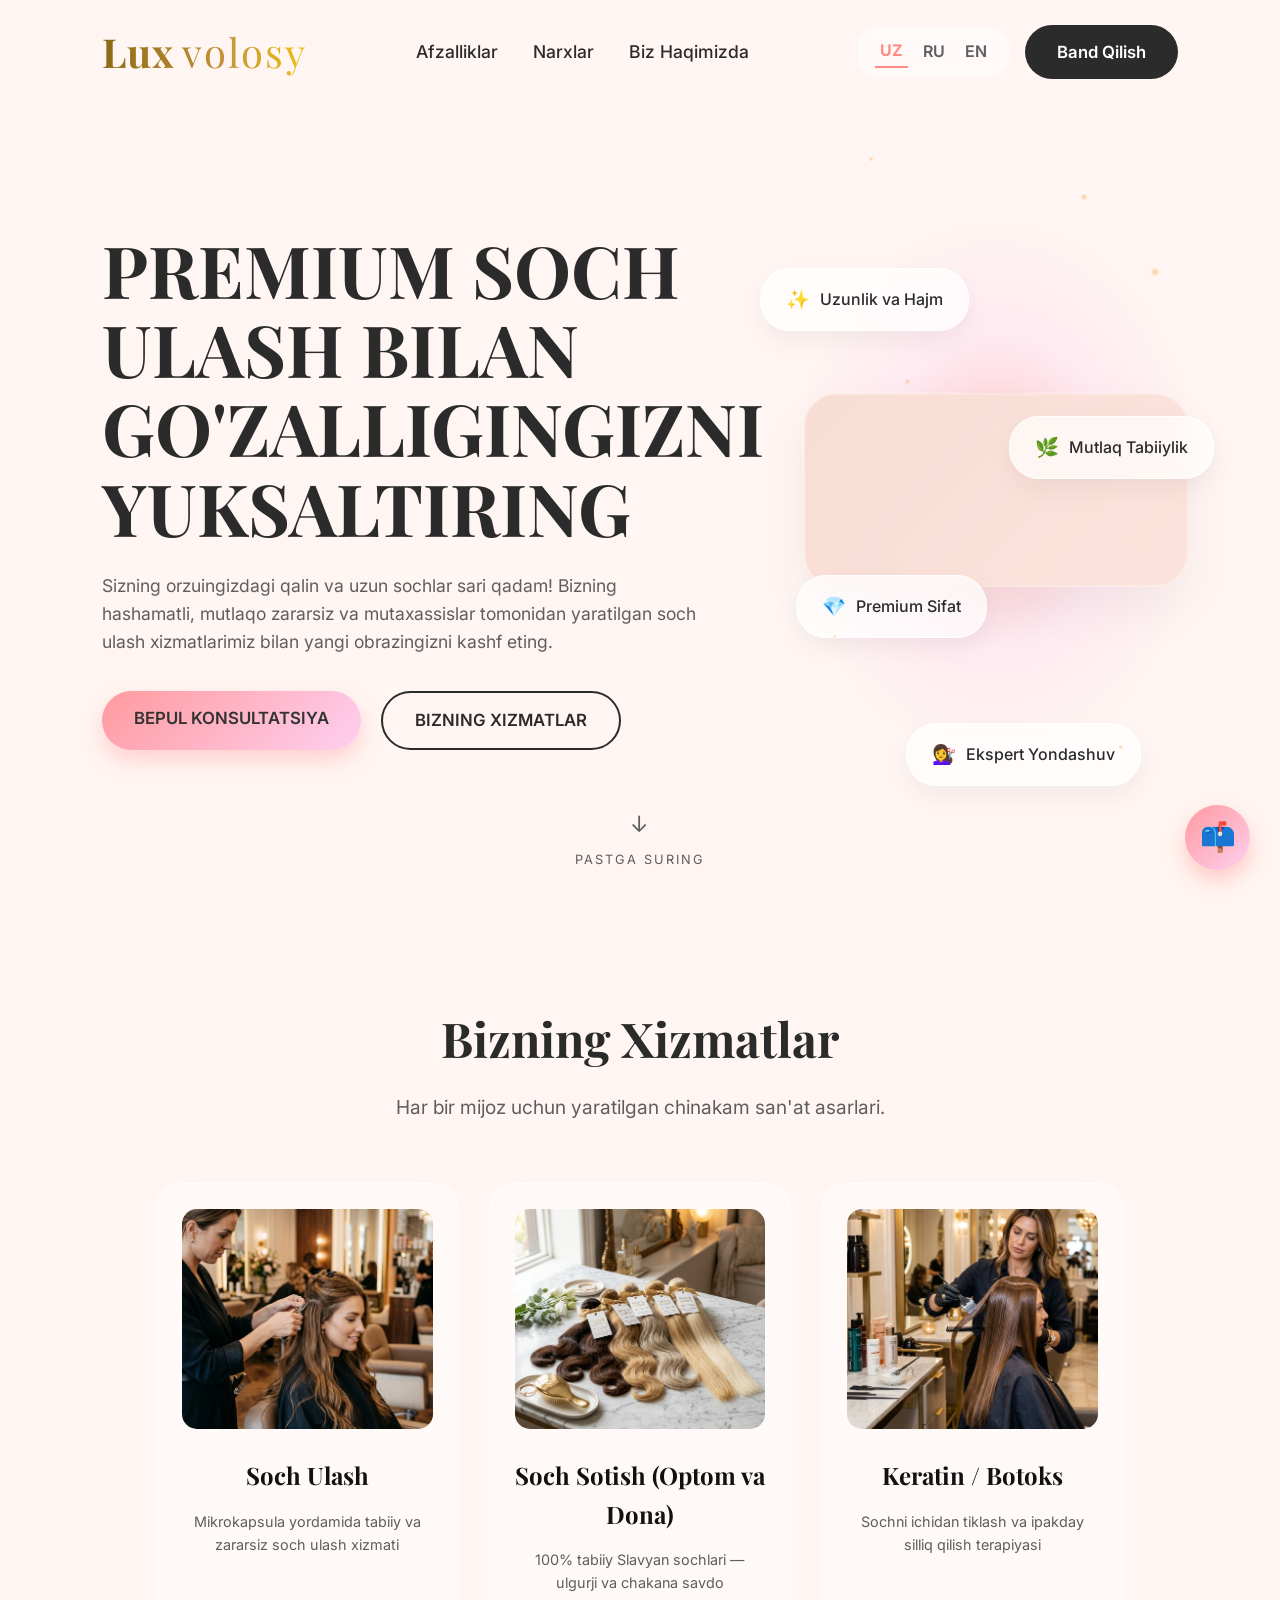
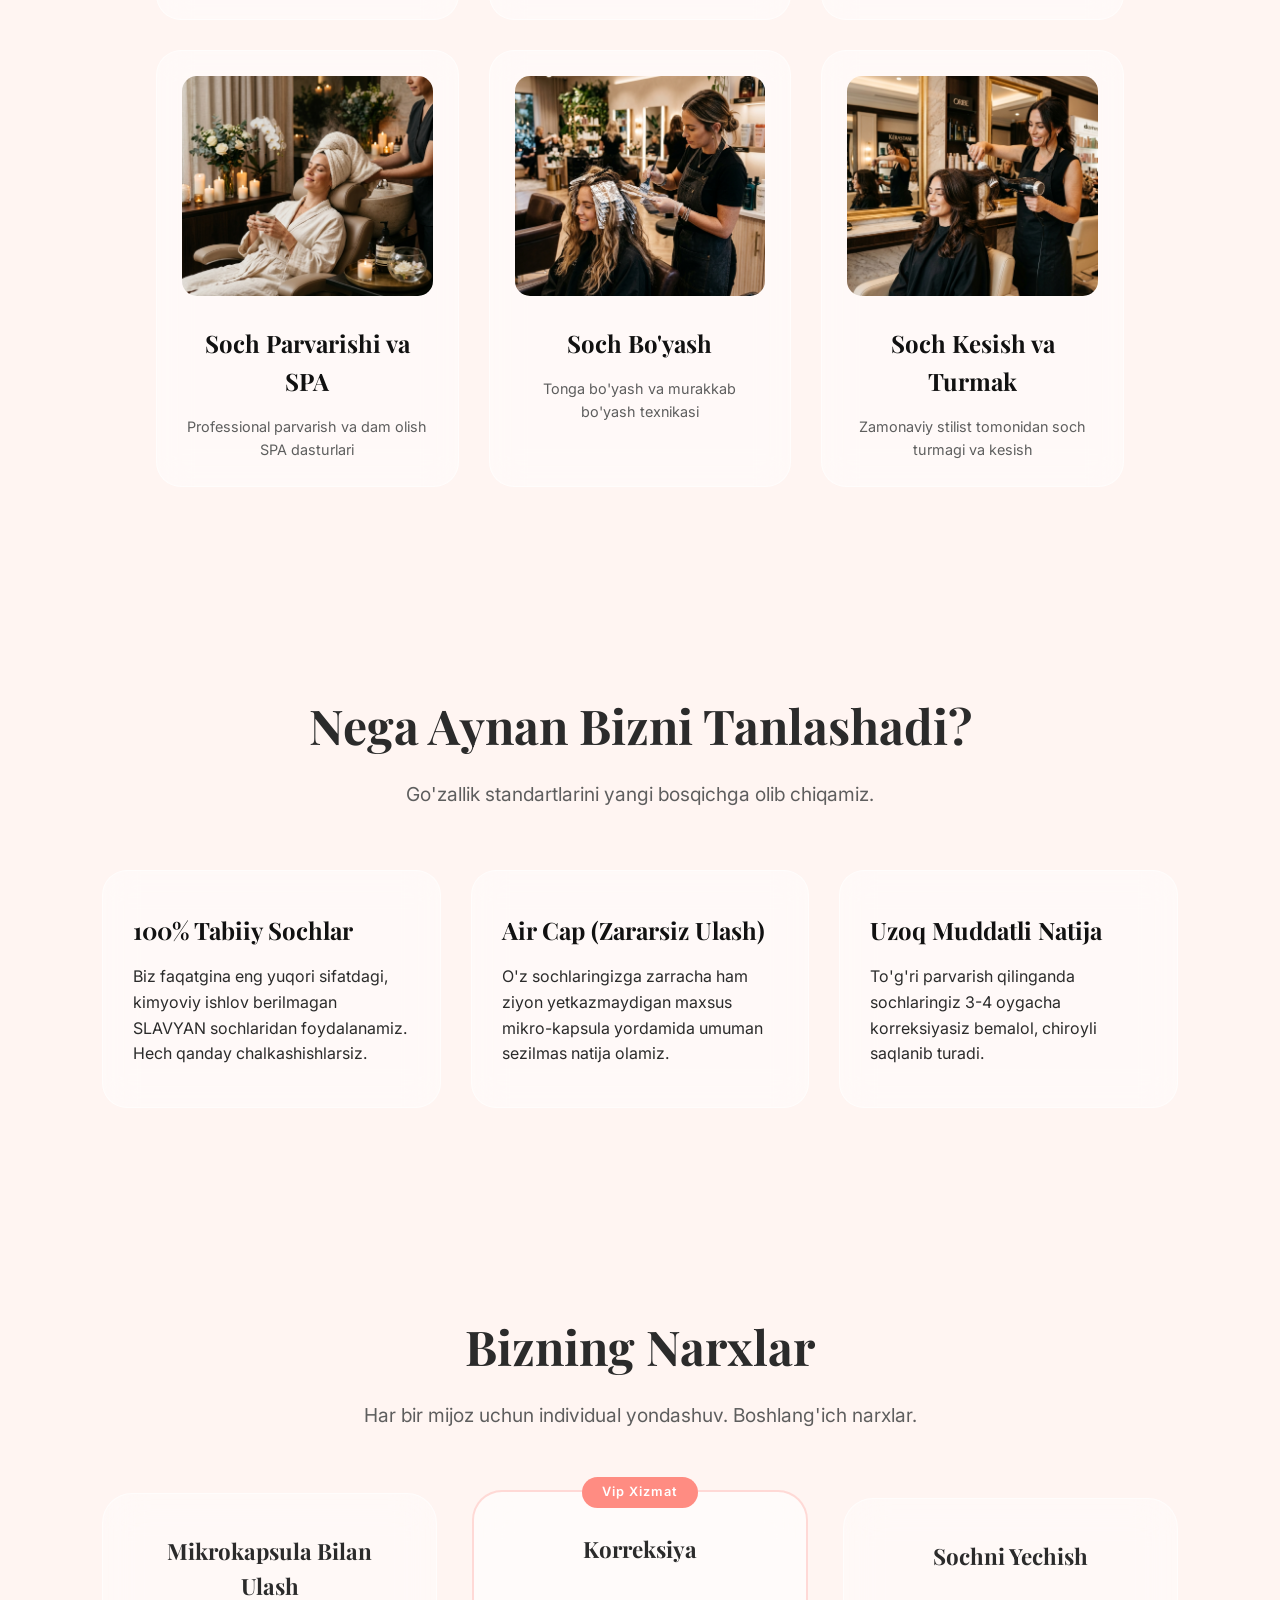
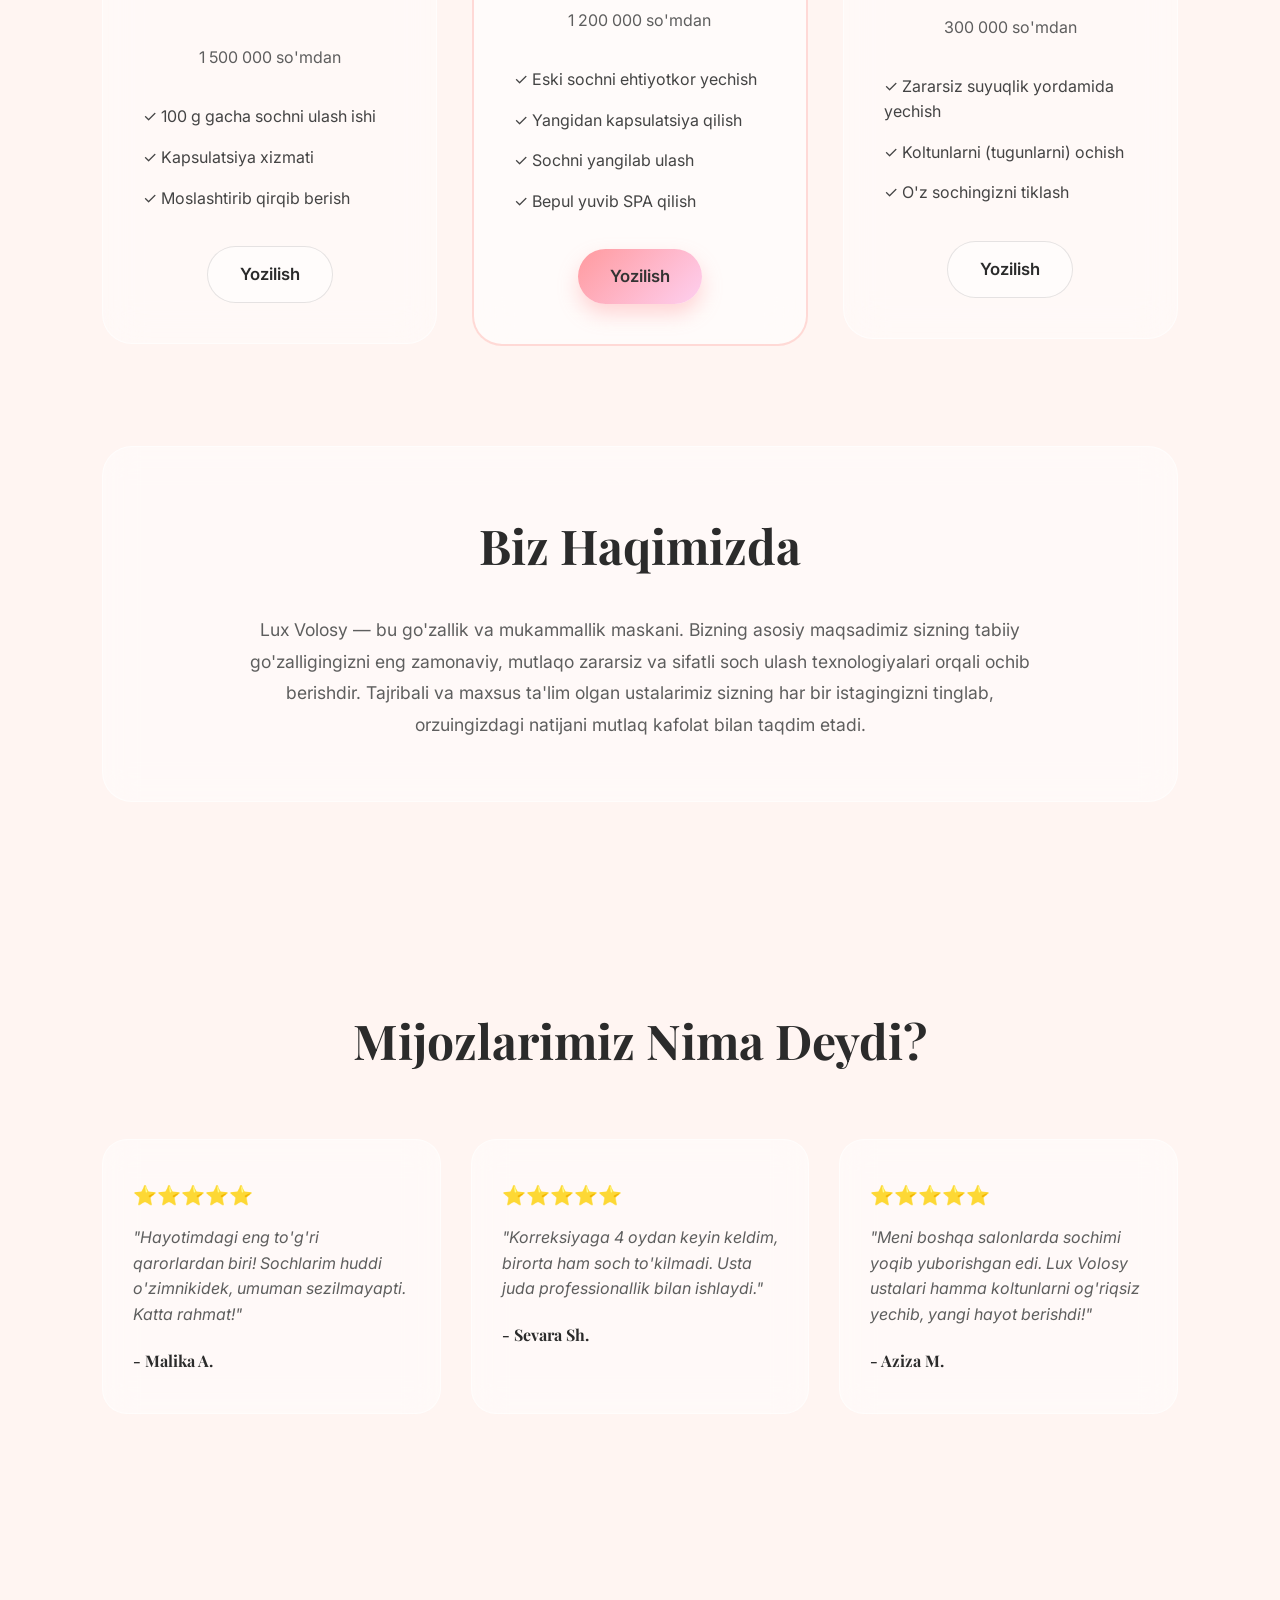
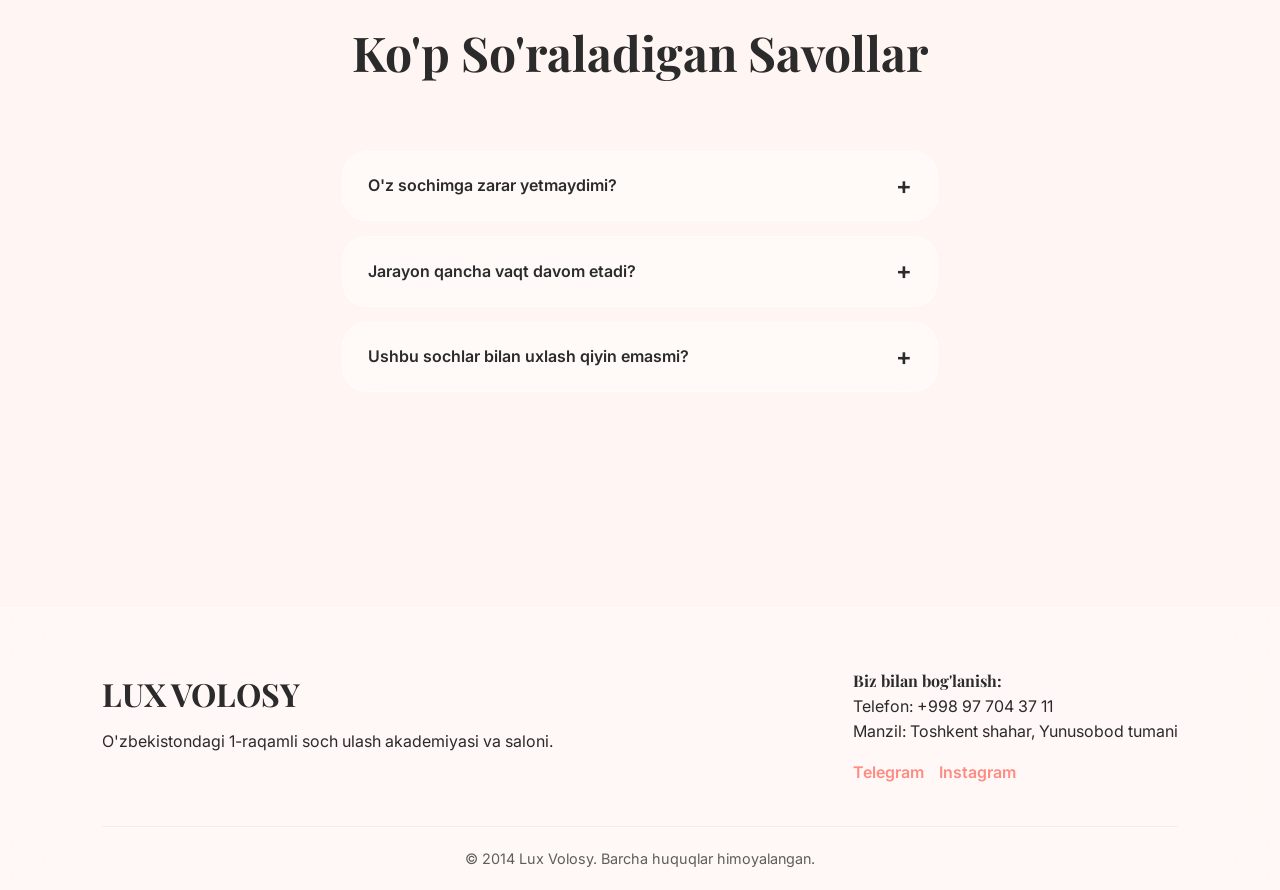
==== index.html @ a02c98ce "fix(footer): change copyright year to 2014 per user request" ====
<!DOCTYPE html>
<html lang="uz">
<head>
    <meta charset="UTF-8">
    <meta name="viewport" content="width=device-width, initial-scale=1.0">
    <title>Lux Volosy - Premium Soch Ulash Toshkentda | Slavyan Sochlari</title>
    <meta name="description" content="Lux Volosy — Toshkentdagi eng sifatli premium soch ulash xizmati. 100% tabiiy Slavyan sochlari, mikrokapsulalar bilan zararsiz ulash. Keratin, botoks, soch parvarishi. ☎ +998 97 704 37 11">
    <meta name="keywords" content="soch ulash, soch ulash Toshkent, slavyan sochlari, premium soch, keratin, botoks, soch parvarishi, Lux Volosy, наращивание волос Ташкент, hair extensions Tashkent">
    <meta name="author" content="Lux Volosy">
    <meta name="robots" content="index, follow">
    <link rel="canonical" href="https://luxvolosy.uz/">
    
    <!-- Open Graph (Facebook, Telegram) -->
    <meta property="og:title" content="Lux Volosy - Premium Soch Ulash Toshkentda">
    <meta property="og:description" content="100% tabiiy Slavyan sochlari bilan professional soch ulash xizmati. Mikrokapsulalar, keratin, botoks va SPA.">
    <meta property="og:url" content="https://luxvolosy.uz/">
    <meta property="og:type" content="website">
    <meta property="og:locale" content="uz_UZ">
    <meta property="og:site_name" content="Lux Volosy">
    
    <!-- Twitter Card -->
    <meta name="twitter:card" content="summary_large_image">
    <meta name="twitter:title" content="Lux Volosy - Premium Soch Ulash Toshkentda">
    <meta name="twitter:description" content="100% tabiiy Slavyan sochlari bilan professional soch ulash xizmati.">
    
    <link rel="stylesheet" href="style.css?v=3">
    <link href="https://fonts.googleapis.com/css2?family=Playfair+Display:ital,wght@0,400;0,600;0,700;1,400&family=Inter:wght@300;400;500;600&display=swap" rel="stylesheet">
    <!-- Structured Data for Google Rich Results -->
    <script type="application/ld+json">
    {
        "@context": "https://schema.org",
        "@type": "BeautySalon",
        "name": "Lux Volosy",
        "description": "Toshkentdagi eng sifatli premium soch ulash xizmati. 100% tabiiy Slavyan sochlari, mikrokapsulalar bilan zararsiz ulash.",
        "url": "https://luxvolosy.uz",
        "telephone": "+998977043711",
        "email": "fazliddinakbarov13@gmail.com",
        "address": {
            "@type": "PostalAddress",
            "streetAddress": "Yunusobod tumani",
            "addressLocality": "Toshkent",
            "addressCountry": "UZ"
        },
        "geo": {
            "@type": "GeoCoordinates",
            "latitude": 41.3111,
            "longitude": 69.2797
        },
        "openingHoursSpecification": {
            "@type": "OpeningHoursSpecification",
            "dayOfWeek": ["Monday","Tuesday","Wednesday","Thursday","Friday","Saturday","Sunday"],
            "opens": "09:00",
            "closes": "21:00"
        },
        "priceRange": "$$",
        "aggregateRating": {
            "@type": "AggregateRating",
            "ratingValue": "5.0",
            "reviewCount": "150"
        },
        "sameAs": [
            "https://t.me/luxvolosy1",
            "https://instagram.com/luxvolosy"
        ],
        "hasOfferCatalog": {
            "@type": "OfferCatalog",
            "name": "Soch ulash xizmatlari",
            "itemListElement": [
                {
                    "@type": "Offer",
                    "itemOffered": {
                        "@type": "Service",
                        "name": "Mikrokapsulalar bilan soch ulash",
                        "description": "100% tabiiy Slavyan sochlari bilan professional soch ulash"
                    }
                },
                {
                    "@type": "Offer",
                    "itemOffered": {
                        "@type": "Service",
                        "name": "Korreksiya",
                        "description": "Ulangan sochlarni yangilash va korreksiya qilish"
                    }
                },
                {
                    "@type": "Offer",
                    "itemOffered": {
                        "@type": "Service",
                        "name": "Keratin va Botoks",
                        "description": "Sochni ichidan tiklash va ipakday silliq qilish terapiyasi"
                    }
                }
            ]
        }
    }
    </script>
</head>
<body>
    
    <!-- Background Shapes for Glassmorphism -->
    <div class="bg-shape bg-shape-1"></div>
    <div class="bg-shape bg-shape-2"></div>
    <div class="bg-shape bg-shape-3"></div>

    <!-- Navigation -->
    <nav class="navbar">
        <div class="logo gold-shimmer" style="display: flex; align-items: baseline; gap: 8px; font-family: 'Playfair Display', serif;">
            <span style="font-size: 2.5rem; font-weight: 700;">Lux</span>
            <span style="font-size: 2.5rem; font-weight: 300; letter-spacing: 2px;">volosy</span>
        </div>
        <ul class="nav-links">
            <li><a href="#benefits" data-i18n="nav_benefits">Afzalliklar</a></li>
            <li><a href="#pricing" data-i18n="nav_pricing">Narxlar</a></li>
            <li><a href="#about" data-i18n="nav_about">Biz Haqimizda</a></li>
        </ul>
        <div style="display: flex; gap: 15px; align-items: center;">
            <div class="lang-switcher">
                <span data-lang="uz" class="active">UZ</span>
                <span data-lang="ru">RU</span>
                <span data-lang="en">EN</span>
            </div>
            <a href="#contact" class="btn btn-primary" data-i18n="nav_btn">Band Qilish</a>
        </div>
        <div class="mobile-menu-btn">☰</div>
    </nav>

    <!-- Hero Section -->
    <section class="hero" id="home">
        <!-- Hero Texts -->
        <div class="hero-content">
            <h1 data-i18n="hero_title">PREMIUM SOCH ULASH BILAN GO'ZALLIGINGIZNI YUKSALTIRING</h1>
            <p data-i18n="hero_desc">Sizning orzuingizdagi qalin va uzun sochlar sari qadam! Bizning hashamatli, mutlaqo zararsiz va mutaxassislar tomonidan yaratilgan soch ulash xizmatlarimiz bilan yangi obrazingizni kashf eting.</p>
            <div class="hero-buttons">
                <a href="tel:+998977043711" class="btn btn-glow" data-i18n="hero_btn1">BEPUL KONSULTATSIYA</a>
                <a href="#services" class="btn btn-outline" data-i18n="hero_btn2">BIZNING XIZMATLAR</a>
            </div>
        </div>

        <div class="hero-visual">
            <div class="glass-card main-model-card welcome-nod" id="hero-girl" style="padding: 0; overflow: hidden; border-radius: 30px; height: auto; width: 350px; background: linear-gradient(135deg, #f8ddd4, #fce4dc);">
                <video src="./assets/hero_video.mp4" autoplay loop muted playsinline style="width: 100%; height: auto; display: block; border-radius: 20px; filter: saturate(1.05);"></video>
            </div>
            <!-- Sparkle particles -->
            <div class="sparkle" style="top: 5%; left: 15%;"></div>
            <div class="sparkle" style="top: 20%; right: 5%;"></div>
            <div class="sparkle" style="bottom: 30%; left: 5%;"></div>
            <div class="sparkle" style="top: 35%; left: 25%;"></div>
            <div class="sparkle" style="bottom: 15%; right: 15%;"></div>
            <div class="sparkle" style="top: 10%; right: 25%;"></div>
            <div class="floating-label label-1">
                <span class="icon">✨</span> <span data-i18n="label1">Uzunlik va Hajm</span>
            </div>
            <div class="floating-label label-2">
                <span class="icon">🌿</span> <span data-i18n="label2">Mutlaq Tabiiylik</span>
            </div>
            <div class="floating-label label-3">
                <span class="icon">💎</span> <span data-i18n="label3">Premium Sifat</span>
            </div>
            <div class="floating-label label-4">
                <span class="icon">💇‍♀️</span> <span data-i18n="label4">Ekspert Yondashuv</span>
            </div>
        </div>

        <!-- Scroll Down Indicator -->
        <div class="scroll-indicator">
            <span>↓</span>
            pastga suring
        </div>
    </section>

    <!-- Services / Portfolio Section -->
    <section class="services" id="services">
        <div class="section-title">
            <h2 data-i18n="services_title">Bizning Xizmatlar</h2>
            <p data-i18n="services_sub">Har bir mijoz uchun yaratilgan chinakam san'at asarlari.</p>
        </div>
        <div class="services-grid" style="display: grid; grid-template-columns: repeat(3, 1fr); gap: 30px; padding: 0 5%;">
            <div class="glass-box" style="text-align: center; padding: 25px; cursor: pointer; transition: transform 0.3s;">
                <img src="./assets/srv_hair_extensions.png" alt="Soch Ulash" style="width: 100%; height: 220px; object-fit: cover; border-radius: 15px; margin-bottom: 20px;">
                <h3 data-i18n="srv1_title">Soch Ulash</h3>
                <p style="color: var(--text-muted); font-size: 0.9rem;" data-i18n="srv1_desc">Mikrokapsula yordamida tabiiy va zararsiz soch ulash xizmati</p>
            </div>
            <div class="glass-box" style="text-align: center; padding: 25px; cursor: pointer; transition: transform 0.3s;">
                <img src="./assets/srv_hair_wholesale.png" alt="Soch Sotish" style="width: 100%; height: 220px; object-fit: cover; border-radius: 15px; margin-bottom: 20px;">
                <h3 data-i18n="srv2_title">Soch Sotish (Optom va Dona)</h3>
                <p style="color: var(--text-muted); font-size: 0.9rem;" data-i18n="srv2_desc">100% tabiiy Slavyan sochlari — ulgurji va chakana savdo</p>
            </div>
            <div class="glass-box" style="text-align: center; padding: 25px; cursor: pointer; transition: transform 0.3s;">
                <img src="./assets/srv_keratin_botox.png" alt="Keratin va Botoks" style="width: 100%; height: 220px; object-fit: cover; border-radius: 15px; margin-bottom: 20px;">
                <h3 data-i18n="srv3_title">Keratin / Botoks</h3>
                <p style="color: var(--text-muted); font-size: 0.9rem;" data-i18n="srv3_desc">Sochni ichidan tiklash va ipakday silliq qilish terapiyasi</p>
            </div>
            <div class="glass-box" style="text-align: center; padding: 25px; cursor: pointer; transition: transform 0.3s;">
                <img src="./assets/srv_hair_spa.png" alt="Soch Parvarishi va SPA" style="width: 100%; height: 220px; object-fit: cover; border-radius: 15px; margin-bottom: 20px;">
                <h3 data-i18n="srv4_title">Soch Parvarishi va SPA</h3>
                <p style="color: var(--text-muted); font-size: 0.9rem;" data-i18n="srv4_desc">Professional parvarish va dam olish SPA dasturlari</p>
            </div>
            <div class="glass-box" style="text-align: center; padding: 25px; cursor: pointer; transition: transform 0.3s;">
                <img src="./assets/srv_hair_coloring.png" alt="Soch Bo'yash" style="width: 100%; height: 220px; object-fit: cover; border-radius: 15px; margin-bottom: 20px;">
                <h3 data-i18n="srv5_title">Soch Bo'yash</h3>
                <p style="color: var(--text-muted); font-size: 0.9rem;" data-i18n="srv5_desc">Tonga bo'yash va murakkab bo'yash texnikasi</p>
            </div>
            <div class="glass-box" style="text-align: center; padding: 25px; cursor: pointer; transition: transform 0.3s;">
                <img src="./assets/srv_haircut_styling.png" alt="Soch Kesish va Turmak" style="width: 100%; height: 220px; object-fit: cover; border-radius: 15px; margin-bottom: 20px;">
                <h3 data-i18n="srv6_title">Soch Kesish va Turmak</h3>
                <p style="color: var(--text-muted); font-size: 0.9rem;" data-i18n="srv6_desc">Zamonaviy stilist tomonidan soch turmagi va kesish</p>
            </div>
        </div>
    </section>

    <!-- Info/Benefits Section -->
    <section class="benefits" id="benefits">
        <div class="section-title">
            <h2 data-i18n="benefits_title">Nega Aynan Bizni Tanlashadi?</h2>
            <p data-i18n="benefits_sub">Go'zallik standartlarini yangi bosqichga olib chiqamiz.</p>
        </div>
        <div class="benefits-grid">
            <div class="glass-box">
                <h3 data-i18n="ben1_title">100% Tabiiy Sochlar</h3>
                <p data-i18n="ben1_desc">Biz faqatgina eng yuqori sifatdagi, kimyoviy ishlov berilmagan SLAVYAN sochlaridan foydalanamiz. Hech qanday chalkashishlarsiz.</p>
            </div>
            <div class="glass-box">
                <h3 data-i18n="ben2_title">Air Cap (Zararsiz Ulash)</h3>
                <p data-i18n="ben2_desc">O'z sochlaringizga zarracha ham ziyon yetkazmaydigan maxsus mikro-kapsula yordamida umuman sezilmas natija olamiz.</p>
            </div>
            <div class="glass-box">
                <h3 data-i18n="ben3_title">Uzoq Muddatli Natija</h3>
                <p data-i18n="ben3_desc">To'g'ri parvarish qilinganda sochlaringiz 3-4 oygacha korreksiyasiz bemalol, chiroyli saqlanib turadi.</p>
            </div>
        </div>
    </section>

    <!-- Pricing Section -->
    <section class="pricing" id="pricing">
        <div class="section-title">
            <h2 data-i18n="pricing_title">Bizning Narxlar</h2>
            <p data-i18n="pricing_sub">Har bir mijoz uchun individual yondashuv. Boshlang'ich narxlar.</p>
        </div>
        <div class="pricing-cards">
            <div class="glass-pricing-card">
                <h4 data-i18n="pr1_title">Mikrokapsula Bilan Ulash</h4>
                <div class="price"><span data-i18n="pr1_price">1 500 000 </span><span class="currency" data-i18n="pr1_currency">so'mdan</span></div>
                <ul>
                    <li data-i18n="pr1_li1">✓ 100 g gacha sochni ulash ishi</li>
                    <li data-i18n="pr1_li2">✓ Kapsulatsiya xizmati</li>
                    <li data-i18n="pr1_li3">✓ Moslashtirib qirqib berish</li>
                </ul>
                <a href="#contact" class="btn btn-outline-dark" data-i18n="pr_btn">Yozilish</a>
            </div>
            <div class="glass-pricing-card popular">
                <div class="badge" data-i18n="pr2_badge">Vip Xizmat</div>
                <h4 data-i18n="pr2_title">Korreksiya</h4>
                <div class="price"><span data-i18n="pr2_price">1 200 000 </span><span class="currency" data-i18n="pr2_currency">so'mdan</span></div>
                <ul>
                    <li data-i18n="pr2_li1">✓ Eski sochni ehtiyotkor yechish</li>
                    <li data-i18n="pr2_li2">✓ Yangidan kapsulatsiya qilish</li>
                    <li data-i18n="pr2_li3">✓ Sochni yangilab ulash</li>
                    <li data-i18n="pr2_li4">✓ Bepul yuvib SPA qilish</li>
                </ul>
                <a href="#contact" class="btn btn-glow" data-i18n="pr_btn">Yozilish</a>
            </div>
            <div class="glass-pricing-card">
                <h4 data-i18n="pr3_title">Sochni Yechish</h4>
                <div class="price"><span data-i18n="pr3_price">300 000 </span><span class="currency" data-i18n="pr3_currency">so'mdan</span></div>
                <ul>
                    <li data-i18n="pr3_li1">✓ Zararsiz suyuqlik yordamida yechish</li>
                    <li data-i18n="pr3_li2">✓ Koltunlarni (tugunlarni) ochish</li>
                    <li data-i18n="pr3_li3">✓ O'z sochingizni tiklash</li>
                </ul>
                <a href="#contact" class="btn btn-outline-dark" data-i18n="pr_btn">Yozilish</a>
            </div>
        </div>
    </section>

    <!-- About Section -->
    <section class="about glass-box" id="about" style="margin: 0 8% 100px; padding: 60px; text-align: center; border-radius: 30px;">
        <div class="section-title" style="margin-bottom: 30px;">
            <h2 data-i18n="about_title">Biz Haqimizda</h2>
        </div>
        <p data-i18n="about_desc" style="font-size: 1.1rem; color: var(--text-muted); max-width: 800px; margin: 0 auto; line-height: 1.8;">
            Lux Volosy — bu go'zallik va mukammallik maskani. Bizning asosiy maqsadimiz sizning tabiiy go'zalligingizni eng zamonaviy, mutlaqo zararsiz va sifatli soch ulash texnologiyalari orqali ochib berishdir. Tajribali va maxsus ta'lim olgan ustalarimiz sizning har bir istagingizni tinglab, orzuingizdagi natijani mutlaq kafolat bilan taqdim etadi.
        </p>
    </section>

    <!-- Testimonials Section -->
    <section class="testimonials" id="testimonials">
        <div class="section-title">
            <h2 data-i18n="testi_title">Mijozlarimiz Nima Deydi?</h2>
        </div>
        <div class="testimonials-grid">
            <div class="glass-box">
                <div class="stars">⭐⭐⭐⭐⭐</div>
                <p data-i18n="testi_1">"Hayotimdagi eng to'g'ri qarorlardan biri! Sochlarim huddi o'zimnikidek, umuman sezilmayapti. Katta rahmat!"</p>
                <h4>- Malika A.</h4>
            </div>
            <div class="glass-box">
                <div class="stars">⭐⭐⭐⭐⭐</div>
                <p data-i18n="testi_2">"Korreksiyaga 4 oydan keyin keldim, birorta ham soch to'kilmadi. Usta juda professionallik bilan ishlaydi."</p>
                <h4>- Sevara Sh.</h4>
            </div>
            <div class="glass-box">
                <div class="stars">⭐⭐⭐⭐⭐</div>
                <p data-i18n="testi_3">"Meni boshqa salonlarda sochimi yoqib yuborishgan edi. Lux Volosy ustalari hamma koltunlarni og'riqsiz yechib, yangi hayot berishdi!"</p>
                <h4>- Aziza M.</h4>
            </div>
        </div>
    </section>

    <!-- FAQ Section -->
    <section class="faq" id="faq" style="max-width: 800px; margin: 0 auto 100px;">
        <div class="section-title">
            <h2 data-i18n="faq_title">Ko'p So'raladigan Savollar</h2>
        </div>
        
        <div class="accordion">
            <div class="accordion-item glass-box" style="padding: 15px 25px; margin-bottom: 15px; cursor: pointer;">
                <div class="accordion-header" style="display: flex; justify-content: space-between; align-items: center; font-weight: 600;">
                    <span data-i18n="faq_q1">O'z sochimga zarar yetmaydimi?</span>
                    <span class="icon" style="font-size: 1.5rem; transition: 0.3s;">+</span>
                </div>
                <div class="accordion-content" style="max-height: 0; overflow: hidden; transition: max-height 0.3s ease;">
                    <p data-i18n="faq_a1" style="padding-top: 15px; color: var(--text-muted); border-top: 1px solid rgba(0,0,0,0.05); margin-top: 10px;">Mutlaqo zararsiz! Biz eng mayda (mikro) kapsulalardan foydalanamiz, bu sizning ildizingizga og'irlik tushirmaydi.</p>
                </div>
            </div>

            <div class="accordion-item glass-box" style="padding: 15px 25px; margin-bottom: 15px; cursor: pointer;">
                <div class="accordion-header" style="display: flex; justify-content: space-between; align-items: center; font-weight: 600;">
                    <span data-i18n="faq_q2">Jarayon qancha vaqt davom etadi?</span>
                    <span class="icon" style="font-size: 1.5rem; transition: 0.3s;">+</span>
                </div>
                <div class="accordion-content" style="max-height: 0; overflow: hidden; transition: max-height 0.3s ease;">
                    <p data-i18n="faq_a2" style="padding-top: 15px; color: var(--text-muted); border-top: 1px solid rgba(0,0,0,0.05); margin-top: 10px;">O'rtacha 2-3 soat davom etadi. Qancha gramm va uzunlik tanlanishiga qarab biroz o'zgarishi mumkin.</p>
                </div>
            </div>

            <div class="accordion-item glass-box" style="padding: 15px 25px; margin-bottom: 15px; cursor: pointer;">
                <div class="accordion-header" style="display: flex; justify-content: space-between; align-items: center; font-weight: 600;">
                    <span data-i18n="faq_q3">Ushbu sochlar bilan uxlash qiyin emasmi?</span>
                    <span class="icon" style="font-size: 1.5rem; transition: 0.3s;">+</span>
                </div>
                <div class="accordion-content" style="max-height: 0; overflow: hidden; transition: max-height 0.3s ease;">
                    <p data-i18n="faq_a3" style="padding-top: 15px; color: var(--text-muted); border-top: 1px solid rgba(0,0,0,0.05); margin-top: 10px;">Umuman qiyin emas. Birinchi 1-2 kunda ozgina g'alati tuyulishi mumkin, lekin tezda organib ketasiz va umuman yotganda xalaqit bermaydi.</p>
                </div>
            </div>
        </div>
    </section>

    <!-- Footer -->
    <footer id="contact" class="glass-footer">
        <div class="footer-content">
            <div class="footer-brand">
                <h3>LUX VOLOSY</h3>
                <p data-i18n="footer_brand">O'zbekistondagi 1-raqamli soch ulash akademiyasi va saloni.</p>
            </div>
            <div class="footer-links">
                <h4 data-i18n="footer_contact">Biz bilan bog'lanish:</h4>
                <p data-i18n="footer_phone">Telefon: +998 97 704 37 11</p>
                <p data-i18n="footer_address">Manzil: Toshkent shahar, Yunusobod tumani</p>
                <div class="socials">
                    <a href="#">Telegram</a>
                    <a href="#">Instagram</a>
                </div>
            </div>
        </div>
        <div class="copyright" data-i18n="footer_copy">
            © 2014 Lux Volosy. Barcha huquqlar himoyalangan.
        </div>
    </footer>

    <script src="i18n.js?v=103"></script>
    <script src="script.js?v=102"></script>

    <!-- Floating Telegram Button -->
    <a href="https://t.me/luxvolosy1" target="_blank" class="float-btn">
        <span class="icon">📫</span>
    </a>
</body>
</html>
---- style.css ----
:root {
    --primary: #ff8c82;
    --primary-glow: rgba(255, 140, 130, 0.4);
    --bg-light: #fff5f2;
    --text-main: #2b2b2b;
    --text-muted: #5e5e5e;
    --glass-bg: rgba(255, 255, 255, 0.45);
    --glass-border: rgba(255, 255, 255, 0.6);
    --glass-shadow: 0 8px 32px 0 rgba(255, 120, 120, 0.08);
}

* {
    margin: 0;
    padding: 0;
    box-sizing: border-box;
}

body {
    font-family: 'Inter', sans-serif;
    color: var(--text-main);
    background-color: var(--bg-light);
    overflow-x: hidden;
    position: relative;
    line-height: 1.6;
}

h1, h2, h3, h4, .logo {
    font-family: 'Playfair Display', serif;
}

/* Background Shapes for Glassmorphism */
.bg-shape {
    display: none;
}

.bg-shape-1 {
    width: 600px;
    height: 600px;
    background: rgba(255, 172, 172, 0.5);
    top: -100px;
    left: -150px;
}

.bg-shape-2 {
    width: 800px;
    height: 800px;
    background: rgba(255, 222, 169, 0.5);
    top: 20%;
    right: -200px;
}

.bg-shape-3 {
    width: 500px;
    height: 500px;
    background: rgba(255, 150, 200, 0.3);
    bottom: -10%;
    left: 20%;
}

/* Glassmorphism utility */
.glass {
    background: var(--glass-bg);
    backdrop-filter: blur(16px);
    -webkit-backdrop-filter: blur(16px);
    border: 1px solid var(--glass-border);
    box-shadow: var(--glass-shadow);
}

/* Navbar */
.navbar {
    display: flex;
    justify-content: space-between;
    align-items: center;
    padding: 20px 8%;
    position: fixed;
    top: 0;
    width: 100%;
    z-index: 1000;
    transition: 0.3s cubic-bezier(0.4, 0, 0.2, 1);
}

.navbar.scrolled {
    background: rgba(255, 255, 255, 0.7);
    backdrop-filter: blur(20px);
    box-shadow: 0 4px 30px rgba(0, 0, 0, 0.05);
    border-bottom: 1px solid rgba(255,255,255,0.8);
    padding: 15px 8%;
}

.logo {
    font-size: 1.8rem;
    font-weight: 700;
    letter-spacing: 1px;
}

.logo span {
    font-weight: 300;
    color: var(--primary);
}

/* Gold Shimmer Logo */
.gold-shimmer {
    background: linear-gradient(
        90deg,
        #8B6914 0%,
        #C5943A 20%,
        #FFD700 40%,
        #FFF8DC 50%,
        #FFD700 60%,
        #C5943A 80%,
        #8B6914 100%
    );
    background-size: 300% 100%;
    -webkit-background-clip: text;
    background-clip: text;
    -webkit-text-fill-color: transparent;
    animation: goldShimmer 3s linear infinite;
}

@keyframes goldShimmer {
    0% { background-position: 100% 50%; }
    100% { background-position: -100% 50%; }
}

.nav-links {
    list-style: none;
    display: flex;
    gap: 35px;
}

.nav-links a {
    text-decoration: none;
    color: var(--text-main);
    font-weight: 500;
    font-size: 1.1rem;
    transition: color 0.3s;
}

.nav-links a:hover {
    color: var(--primary);
}

/* Buttons */
.btn {
    padding: 14px 32px;
    border-radius: 30px;
    text-decoration: none;
    font-weight: 600;
    font-size: 1.05rem;
    transition: all 0.3s ease;
    cursor: pointer;
    display: inline-block;
    border: none;
}

.btn-primary {
    background-color: var(--text-main);
    color: white;
}

.btn-primary:hover {
    background-color: var(--primary);
}

.btn-glow {
    background: linear-gradient(135deg, #ff9a9e 0%, #fecfef 99%, #fecfef 100%);
    color: #333;
    box-shadow: 0 10px 20px rgba(255, 154, 158, 0.4);
}

.btn-glow:hover {
    transform: translateY(-3px);
    box-shadow: 0 15px 25px rgba(255, 154, 158, 0.6);
}

.btn-outline {
    background: transparent;
    color: var(--text-main);
    border: 2px solid var(--text-main);
}
.btn-outline-dark {
    background: rgba(255,255,255,0.5);
    color: var(--text-main);
    border: 1px solid rgba(0,0,0,0.1);
}
.btn-outline-dark:hover {
    background: white;
}

/* Lang Switcher */
.lang-switcher {
    display: flex;
    gap: 10px;
    align-items: center;
    background: rgba(255, 255, 255, 0.5);
    backdrop-filter: blur(5px);
    padding: 8px 18px;
    border-radius: 20px;
    font-size: 1rem;
    font-weight: 600;
    color: var(--text-muted);
}
.lang-switcher span {
    cursor: pointer;
    transition: 0.3s;
    padding: 2px 5px;
}
.lang-switcher span:hover {
    color: var(--primary);
}
.lang-switcher span.active {
    color: var(--primary);
    font-weight: 700;
    border-bottom: 2px solid var(--primary);
}

/* Hero Section */
.hero {
    min-height: 100vh;
    display: grid;
    grid-template-columns: 1fr 1fr;
    padding: 120px 8% 40px;
    align-items: center;
    gap: 50px;
    position: relative;
}

.hero-content h1 {
    font-size: 4.5rem;
    line-height: 1.1;
    margin-bottom: 25px;
    color: var(--text-main);
    text-transform: uppercase;
}

.hero-content p {
    font-size: 1.1rem;
    color: var(--text-muted);
    margin-bottom: 35px;
    max-width: 90%;
}

.hero-buttons {
    display: flex;
    gap: 20px;
}

.hero-visual {
    position: relative;
    width: 100%;
    height: 100%;
    display: flex;
    justify-content: center;
    align-items: center;
}

.main-model-card {
    background: var(--glass-bg);
    backdrop-filter: blur(20px);
    border: 1px solid var(--glass-border);
    box-shadow: 0 20px 50px rgba(0,0,0,0.05);
    border-radius: 30px;
    padding: 15px;
    width: 90%;
    height: 80vh;
    position: relative;
    overflow: visible; /* To allow floating labels out of bounds */
}

.model-img {
    width: 100%;
    height: 100%;
    object-fit: cover;
    border-radius: 20px;
}

.floating-label {
    position: absolute;
    background: rgba(255, 255, 255, 0.7);
    backdrop-filter: blur(12px);
    padding: 15px 25px;
    border-radius: 30px;
    border: 1px solid rgba(255, 255, 255, 0.9);
    box-shadow: 0 10px 25px rgba(0,0,0,0.05);
    font-weight: 500;
    display: flex;
    align-items: center;
    gap: 10px;
    animation: float 4s ease-in-out infinite;
}

.floating-label .icon {
    font-size: 1.2rem;
}

.label-1 { top: 20%; left: -15%; animation-delay: 0s; }
.label-2 { top: 40%; right: -10%; animation-delay: 1s; }
.label-3 { bottom: 30%; left: -5%; animation-delay: 2s; }
.label-4 { bottom: 10%; right: 10%; animation-delay: 3s; }

@keyframes float {
    0% { transform: translateY(0px); }
    50% { transform: translateY(-15px); }
    100% { transform: translateY(0px); }
}

/* Common Section Styles */
section {
    padding: 100px 8%;
}

.section-title {
    text-align: center;
    margin-bottom: 60px;
}

.section-title h2 {
    font-size: 3rem;
    margin-bottom: 15px;
}

.section-title p {
    color: var(--text-muted);
    font-size: 1.2rem;
}

/* Benefits Section */
.benefits-grid {
    display: grid;
    grid-template-columns: repeat(3, 1fr);
    gap: 30px;
}

.glass-box {
    background: var(--glass-bg);
    backdrop-filter: blur(16px);
    border: 1px solid var(--glass-border);
    border-radius: 25px;
    padding: 40px 30px;
    transition: transform 0.3s;
}

.glass-box:hover {
    transform: translateY(-10px);
}

.glass-box h3 {
    font-size: 1.5rem;
    margin-bottom: 15px;
    color: #111;
}

/* Pricing */
.pricing-cards {
    display: grid;
    grid-template-columns: repeat(3, 1fr);
    gap: 35px;
    align-items: center;
}

.glass-pricing-card {
    background: rgba(255, 255, 255, 0.4);
    backdrop-filter: blur(20px);
    border: 1px solid var(--glass-border);
    border-radius: 30px;
    padding: 40px;
    text-align: center;
    position: relative;
    transition: 0.3s;
}

.glass-pricing-card:hover {
    background: rgba(255, 255, 255, 0.7);
    box-shadow: 0 20px 40px rgba(0,0,0,0.05);
}

.glass-pricing-card.popular {
    background: rgba(255, 255, 255, 0.6);
    transform: scale(1.05);
    border: 2px solid rgba(255, 140, 130, 0.3);
}

.glass-pricing-card.popular:hover {
    transform: scale(1.08);    
}

.glass-pricing-card h4 {
    font-size: 1.4rem;
    margin-bottom: 10px;
}

.glass-pricing-card .price {
    font-size: 2.5rem;
    font-weight: 700;
    font-family: 'Playfair Display', serif;
    color: var(--primary);
    margin-bottom: 25px;
}

.glass-pricing-card .price span {
    font-size: 1rem;
    color: var(--text-muted);
    font-family: 'Inter', sans-serif;
    font-weight: 400;
}

.glass-pricing-card ul {
    list-style: none;
    margin-bottom: 35px;
    text-align: left;
}

.glass-pricing-card ul li {
    margin-bottom: 15px;
    color: #444;
}

.badge {
    position: absolute;
    top: -15px;
    left: 50%;
    transform: translateX(-50%);
    background: var(--primary);
    color: white;
    padding: 5px 20px;
    border-radius: 20px;
    font-size: 0.8rem;
    font-weight: 600;
    letter-spacing: 1px;
}

/* Footer */
.glass-footer {
    background: rgba(255, 255, 255, 0.3);
    backdrop-filter: blur(30px);
    border-top: 1px solid var(--glass-border);
    padding: 60px 8% 20px;
}

.footer-content {
    display: flex;
    justify-content: space-between;
    margin-bottom: 40px;
}

.footer-brand h3 {
    font-size: 2rem;
    margin-bottom: 10px;
}

.socials {
    margin-top: 15px;
    display: flex;
    gap: 15px;
}

.socials a {
    color: var(--primary);
    font-weight: 600;
    text-decoration: none;
}

.copyright {
    text-align: center;
    padding-top: 20px;
    border-top: 1px solid rgba(0,0,0,0.05);
    color: var(--text-muted);
    font-size: 0.9rem;
}

.mobile-menu-btn {
    display: none;
    font-size: 1.5rem;
    cursor: pointer;
}

/* Responsive */
@media (max-width: 1024px) {
    .hero {
        grid-template-columns: 1fr;
        text-align: center;
        padding-top: 150px;
    }
    .hero-content h1 {
        font-size: 3.5rem;
    }
    .hero-buttons {
        justify-content: center;
    }
    .benefits-grid, .pricing-cards {
        grid-template-columns: 1fr;
    }
    .glass-pricing-card.popular {
        transform: scale(1);
    }
    .nav-links, .navbar .btn-primary {
        display: none;
    }
    .mobile-menu-btn {
        display: block;
    }
    .floating-label {
        position: static;
        margin: 10px auto;
        width: fit-content;
        animation: none;
    }
    .main-model-card {
        height: auto;
    }
}

.welcome-nod {
    animation: nodEffect 3s cubic-bezier(0.25, 1, 0.5, 1) forwards !important;
    transform-origin: center center;
    border-radius: 0;
}

@keyframes nodEffect {
    0% {
        transform: perspective(1000px) rotateX(15deg) rotateY(-15deg) scale(1) translateY(15px);
        filter: saturate(0.8) brightness(0.8);
    }
    100% {
        transform: perspective(1000px) rotateX(0deg) rotateY(0deg) scale(1.1) translateY(0);
        filter: saturate(1) brightness(1);
    }
}

/* Aura Glow behind video */
.hero-visual::before {
    content: '';
    position: absolute;
    top: 50%;
    left: 50%;
    transform: translate(-50%, -50%);
    width: 420px;
    height: 550px;
    background: radial-gradient(ellipse, rgba(255, 154, 158, 0.5) 0%, rgba(254, 207, 239, 0.3) 40%, transparent 70%);
    border-radius: 50%;
    z-index: -1;
    animation: auraGlow 4s ease-in-out infinite alternate;
}

@keyframes auraGlow {
    0% { opacity: 0.6; transform: translate(-50%, -50%) scale(1); }
    100% { opacity: 1; transform: translate(-50%, -50%) scale(1.15); }
}

/* Sparkle particles */
.sparkle {
    position: absolute;
    width: 6px;
    height: 6px;
    background: radial-gradient(circle, rgba(255, 200, 150, 0.9), transparent);
    border-radius: 50%;
    pointer-events: none;
    animation: sparkleAnim 3s ease-in-out infinite;
    z-index: 5;
}

.sparkle:nth-child(2) { width: 4px; height: 4px; animation-delay: 0.5s; animation-duration: 2.5s; }
.sparkle:nth-child(3) { width: 8px; height: 8px; animation-delay: 1s; animation-duration: 4s; }
.sparkle:nth-child(4) { width: 3px; height: 3px; animation-delay: 1.5s; animation-duration: 3.5s; }
.sparkle:nth-child(5) { width: 5px; height: 5px; animation-delay: 2s; animation-duration: 2.8s; }
.sparkle:nth-child(6) { width: 4px; height: 4px; animation-delay: 0.8s; animation-duration: 3.2s; }

@keyframes sparkleAnim {
    0% { opacity: 0; transform: translateY(0) scale(0); }
    50% { opacity: 1; transform: translateY(-20px) scale(1); }
    100% { opacity: 0; transform: translateY(-40px) scale(0); }
}

/* Scroll down indicator */
.scroll-indicator {
    position: absolute;
    bottom: 30px;
    left: 50%;
    transform: translateX(-50%);
    display: flex;
    flex-direction: column;
    align-items: center;
    gap: 8px;
    color: var(--text-muted);
    font-size: 0.8rem;
    letter-spacing: 2px;
    text-transform: uppercase;
    animation: scrollBounce 2s ease-in-out infinite;
}

.scroll-indicator span {
    font-size: 1.4rem;
}

@keyframes scrollBounce {
    0%, 100% { transform: translateX(-50%) translateY(0); opacity: 0.5; }
    50% { transform: translateX(-50%) translateY(10px); opacity: 1; }
}

/* Floating Button */
.float-btn {
    position: fixed;
    width: 65px;
    height: 65px;
    bottom: 30px;
    right: 30px;
    background: linear-gradient(135deg, #ff9a9e 0%, #fecfef 100%);
    color: #333;
    border-radius: 50%;
    text-align: center;
    box-shadow: 0 10px 20px rgba(255, 140, 130, 0.4);
    z-index: 1000;
    display: flex;
    justify-content: center;
    align-items: center;
    text-decoration: none;
    font-size: 1.8rem;
    animation: pulse 2s infinite;
}
.float-btn:hover {
    transform: scale(1.1);
}
@keyframes pulse {
    0% { transform: scale(1); box-shadow: 0 0 0 0 rgba(255, 140, 130, 0.7); }
    70% { transform: scale(1); box-shadow: 0 0 0 15px rgba(255, 140, 130, 0); }
    100% { transform: scale(1); box-shadow: 0 0 0 0 rgba(255, 140, 130, 0); }
}

/* Testimonials */
.testimonials-grid {
    display: grid;
    grid-template-columns: repeat(3, 1fr);
    gap: 30px;
}
.stars {
    margin-bottom: 15px;
    font-size: 1.2rem;
}
.testimonials p {
    font-size: 1rem;
    font-style: italic;
    color: var(--text-muted);
    margin-bottom: 20px;
}
@media (max-width: 1024px) {
    .testimonials-grid { grid-template-columns: 1fr; }
}

/* Accordion */
.accordion-item.active .accordion-content {
    max-height: 500px !important;
}
.accordion-item.active .icon {
    transform: rotate(45deg);
    color: var(--primary);
}

/* ====================== */
/* MOBILE RESPONSIVE CSS  */
/* ====================== */

/* Tablet */
@media (max-width: 1024px) {
    .hero {
        grid-template-columns: 1fr;
        text-align: center;
        padding: 100px 5% 40px;
        gap: 30px;
    }

    .hero-content h1 {
        font-size: 3rem;
    }

    .hero-buttons {
        justify-content: center;
    }

    .hero-visual {
        justify-content: center;
    }

    .hero-visual .glass-card {
        width: 300px !important;
    }

    .floating-label {
        display: none;
    }

    .sparkle {
        display: none;
    }

    .scroll-indicator {
        display: none;
    }

    .services-grid {
        grid-template-columns: repeat(2, 1fr) !important;
    }

    .benefits-grid {
        grid-template-columns: 1fr 1fr;
    }

    .pricing-grid {
        grid-template-columns: 1fr;
        gap: 25px;
    }
}

/* Mobile */
@media (max-width: 768px) {
    .navbar {
        padding: 12px 5%;
    }

    .nav-links {
        display: none;
        position: fixed;
        top: 0;
        left: 0;
        width: 100%;
        height: 100vh;
        background: rgba(255, 245, 238, 0.98);
        backdrop-filter: blur(20px);
        flex-direction: column;
        justify-content: center;
        align-items: center;
        gap: 30px;
        z-index: 999;
    }

    .nav-links.active {
        display: flex;
    }

    .nav-links a {
        font-size: 1.4rem;
    }

    .hamburger {
        display: flex !important;
    }

    .hero {
        grid-template-columns: 1fr;
        text-align: center;
        padding: 90px 5% 30px;
        gap: 25px;
        min-height: auto;
    }

    .hero-content h1 {
        font-size: 2.2rem;
        line-height: 1.2;
    }

    .hero-content p {
        font-size: 0.95rem;
    }

    .hero-buttons {
        justify-content: center;
        flex-wrap: wrap;
        gap: 12px;
    }

    .btn {
        padding: 12px 24px;
        font-size: 0.9rem;
    }

    .hero-visual {
        justify-content: center;
        order: -1;
    }

    .hero-visual .glass-card {
        width: 280px !important;
    }

    .aura-glow, .hero-visual::before {
        display: none;
    }

    .services-grid {
        grid-template-columns: 1fr !important;
        padding: 0 3% !important;
        gap: 20px !important;
    }

    .benefits-grid {
        grid-template-columns: 1fr;
        gap: 20px;
    }

    .section-title h2 {
        font-size: 2rem;
    }

    .section-title p {
        font-size: 0.9rem;
    }

    .pricing-grid {
        grid-template-columns: 1fr;
        padding: 0 3%;
        gap: 20px;
    }

    .footer-content {
        grid-template-columns: 1fr;
        text-align: center;
        gap: 25px;
    }

    .socials {
        justify-content: center;
    }

    .logo span {
        font-size: 2rem !important;
    }

    .lang-switcher {
        font-size: 0.85rem;
        padding: 5px 12px;
    }

    .float-btn {
        width: 50px;
        height: 50px;
        bottom: 20px;
        right: 20px;
    }

    .testimonials-grid {
        grid-template-columns: 1fr;
    }
}

/* Small phones */
@media (max-width: 480px) {
    .hero-content h1 {
        font-size: 1.8rem;
    }

    .hero-visual .glass-card {
        width: 250px !important;
    }

    .section-title h2 {
        font-size: 1.6rem;
    }

    .btn {
        padding: 10px 20px;
        font-size: 0.85rem;
    }

    .glass-box {
        padding: 15px !important;
    }

    .glass-box img {
        height: 180px !important;
    }

    .navbar {
        padding: 10px 4%;
    }

    .logo span {
        font-size: 1.6rem !important;
    }
}
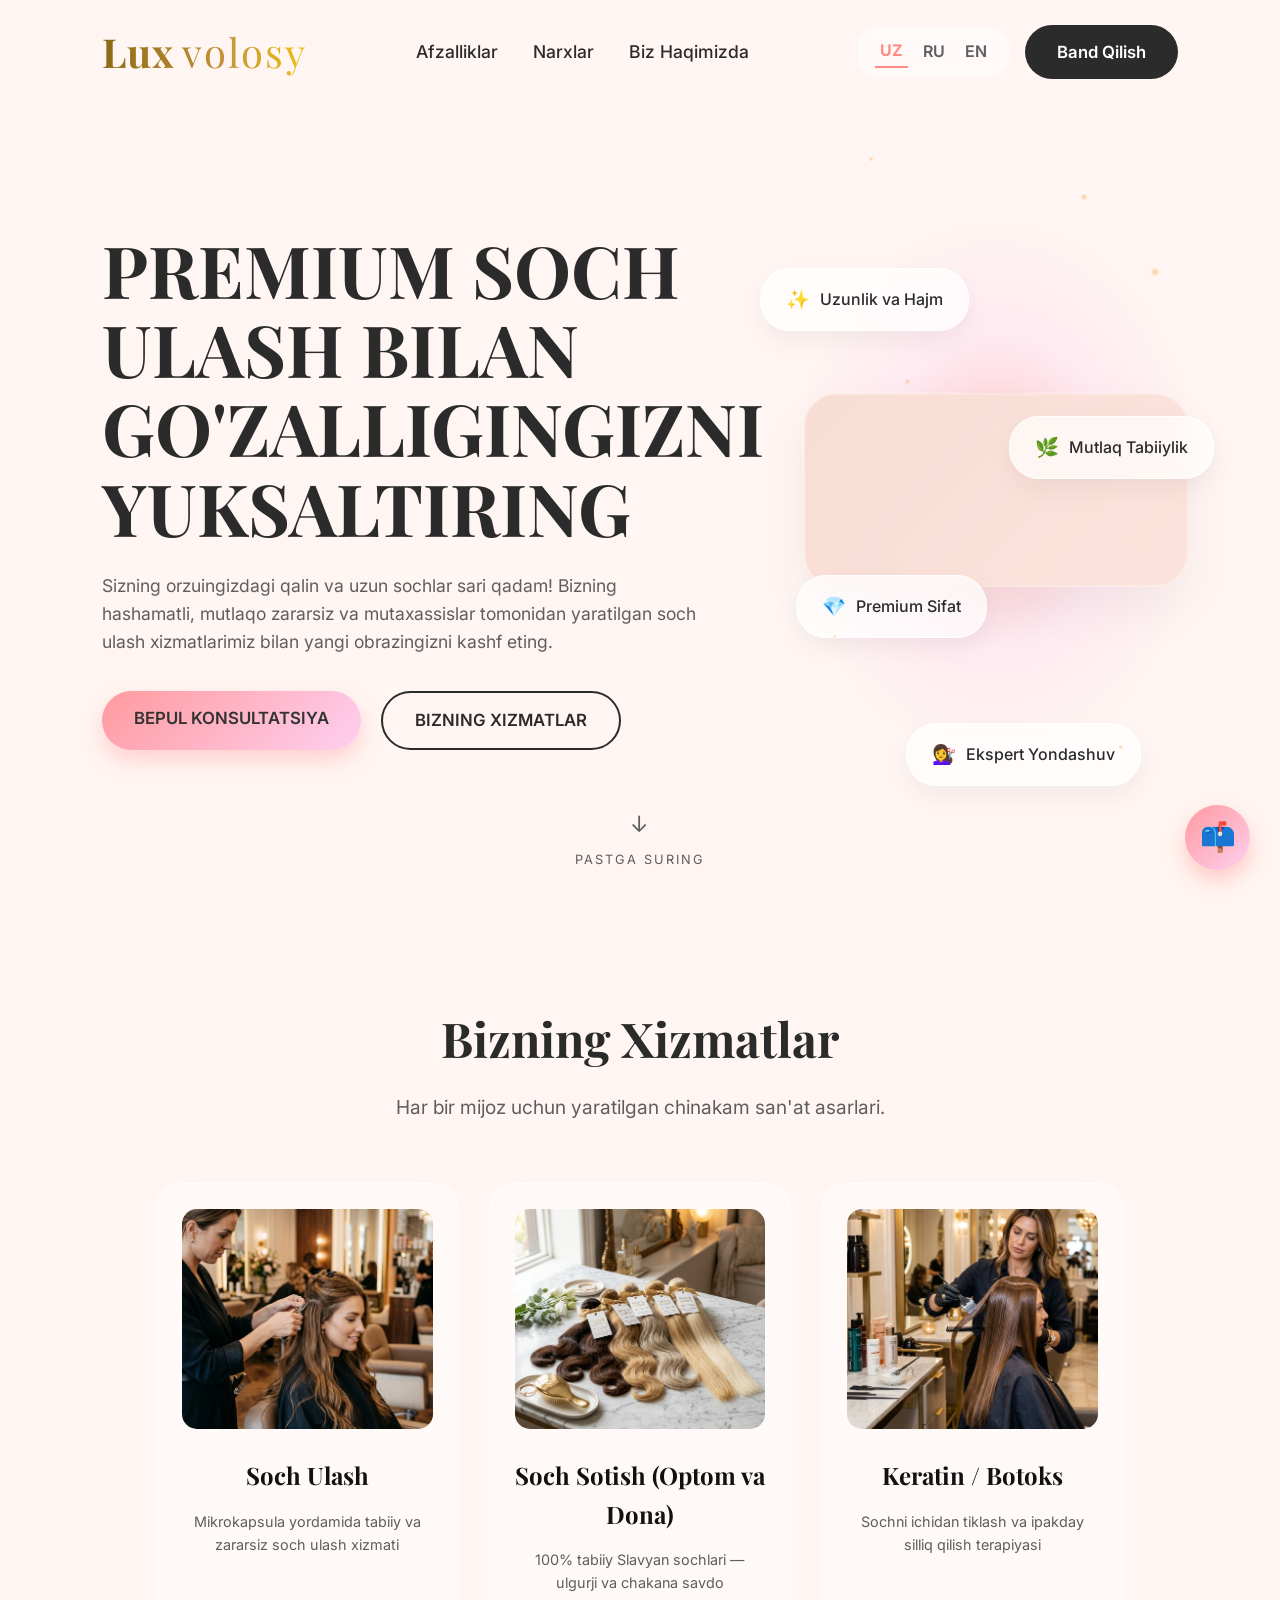
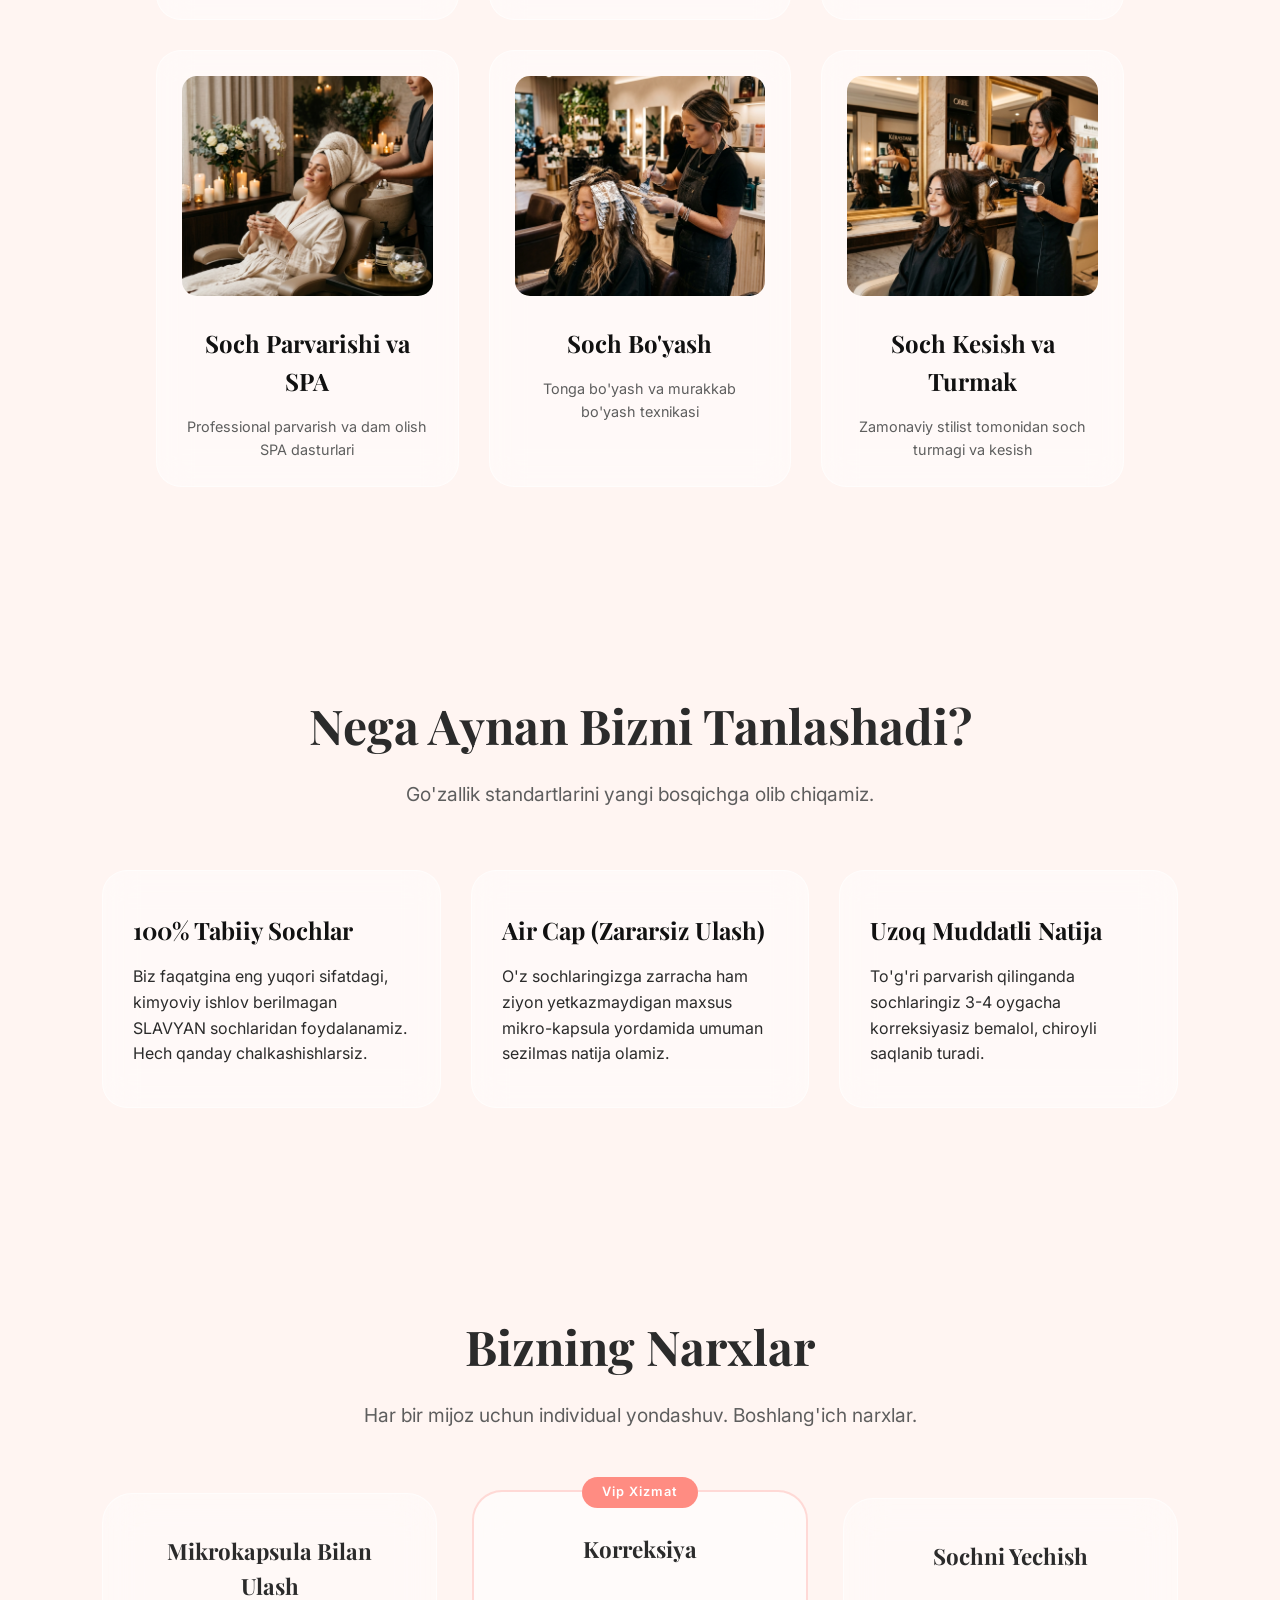
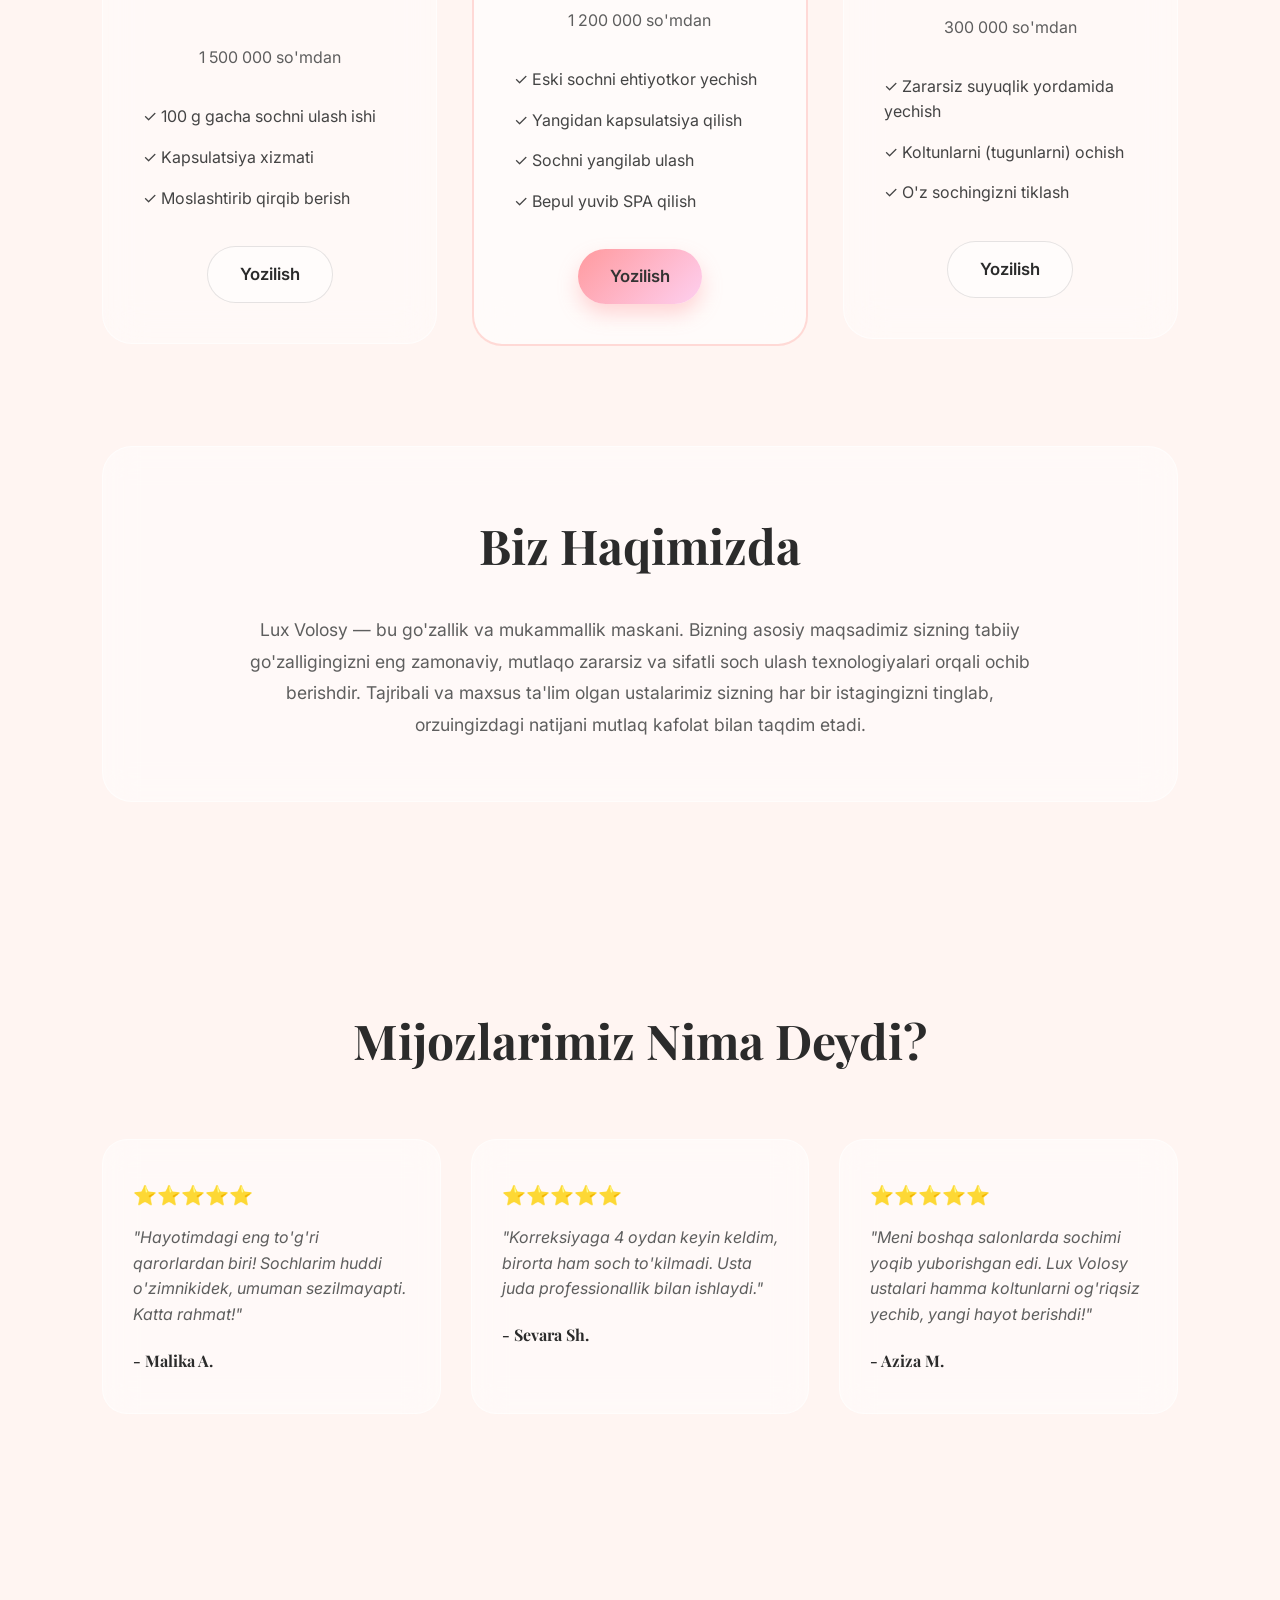
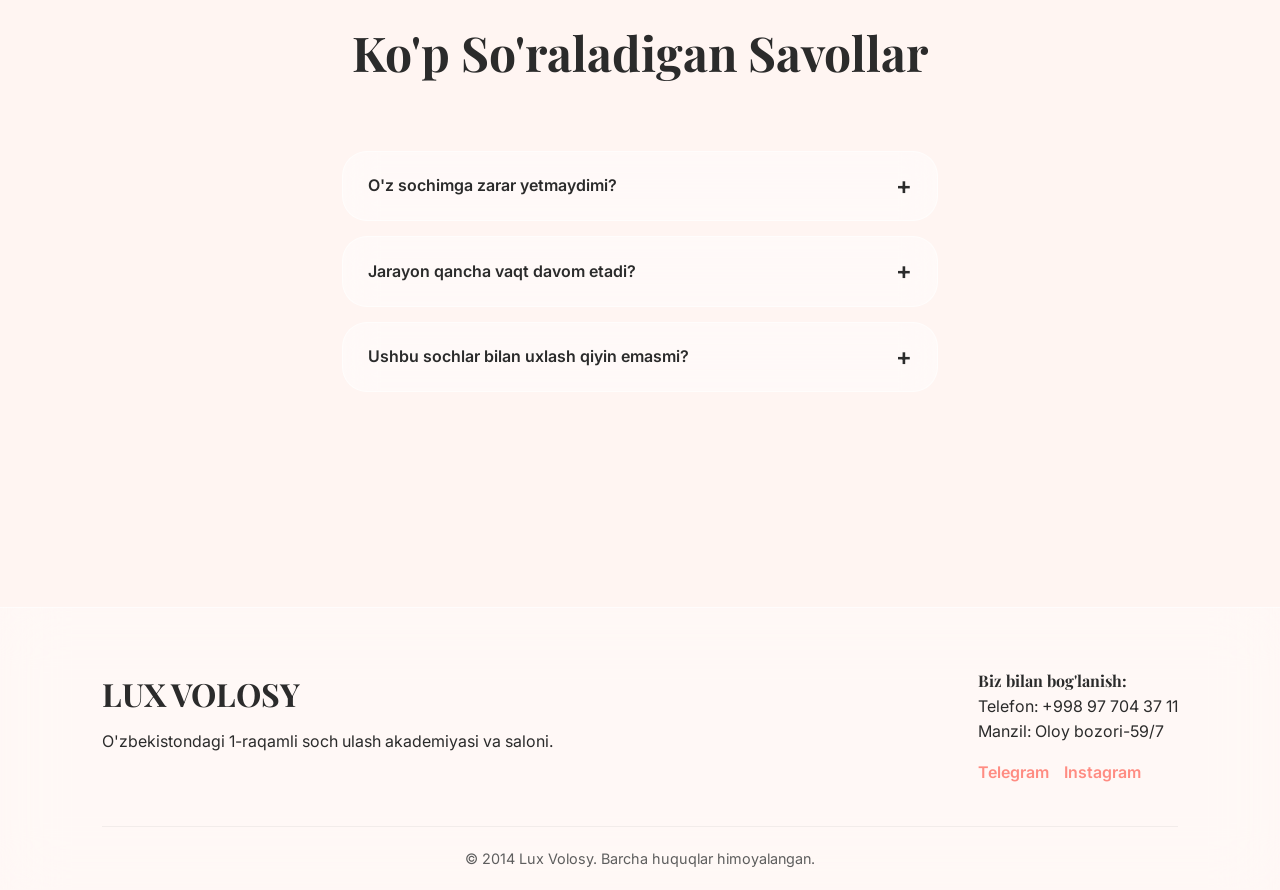
==== commit 6a4ce1fb: "fix(address): change yunusobod to oloy bozori" ====
--- a/index.html
+++ b/index.html
@@ -37,7 +37,7 @@
         "email": "fazliddinakbarov13@gmail.com",
         "address": {
             "@type": "PostalAddress",
-            "streetAddress": "Yunusobod tumani",
+            "streetAddress": "Oloy bozori-59/7",
             "addressLocality": "Toshkent",
             "addressCountry": "UZ"
         },
@@ -355,7 +355,7 @@
             <div class="footer-links">
                 <h4 data-i18n="footer_contact">Biz bilan bog'lanish:</h4>
                 <p data-i18n="footer_phone">Telefon: +998 97 704 37 11</p>
-                <p data-i18n="footer_address">Manzil: Toshkent shahar, Yunusobod tumani</p>
+                <p data-i18n="footer_address">Manzil: Oloy bozori-59/7</p>
                 <div class="socials">
                     <a href="#">Telegram</a>
                     <a href="#">Instagram</a>
@@ -367,7 +367,7 @@
         </div>
     </footer>
 
-    <script src="i18n.js?v=103"></script>
+    <script src="i18n.js?v=104"></script>
     <script src="script.js?v=102"></script>
 
     <!-- Floating Telegram Button -->
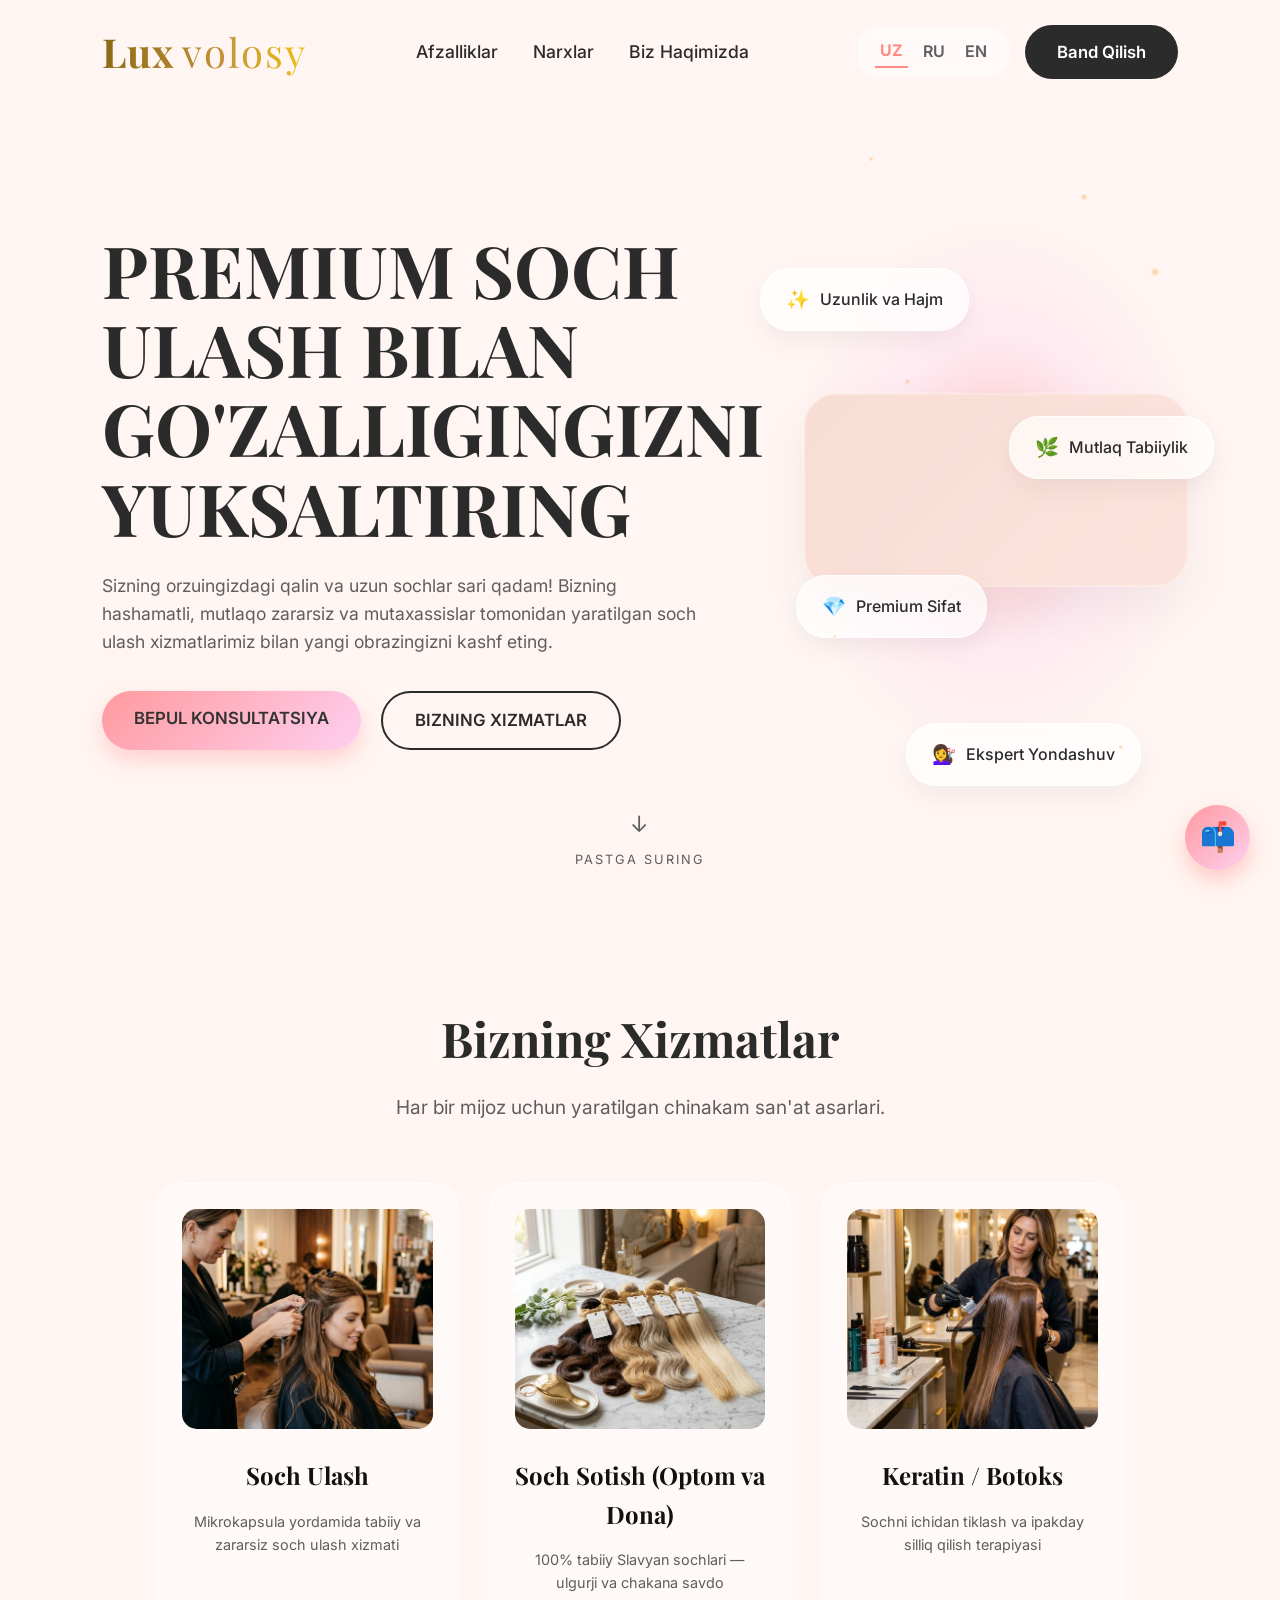
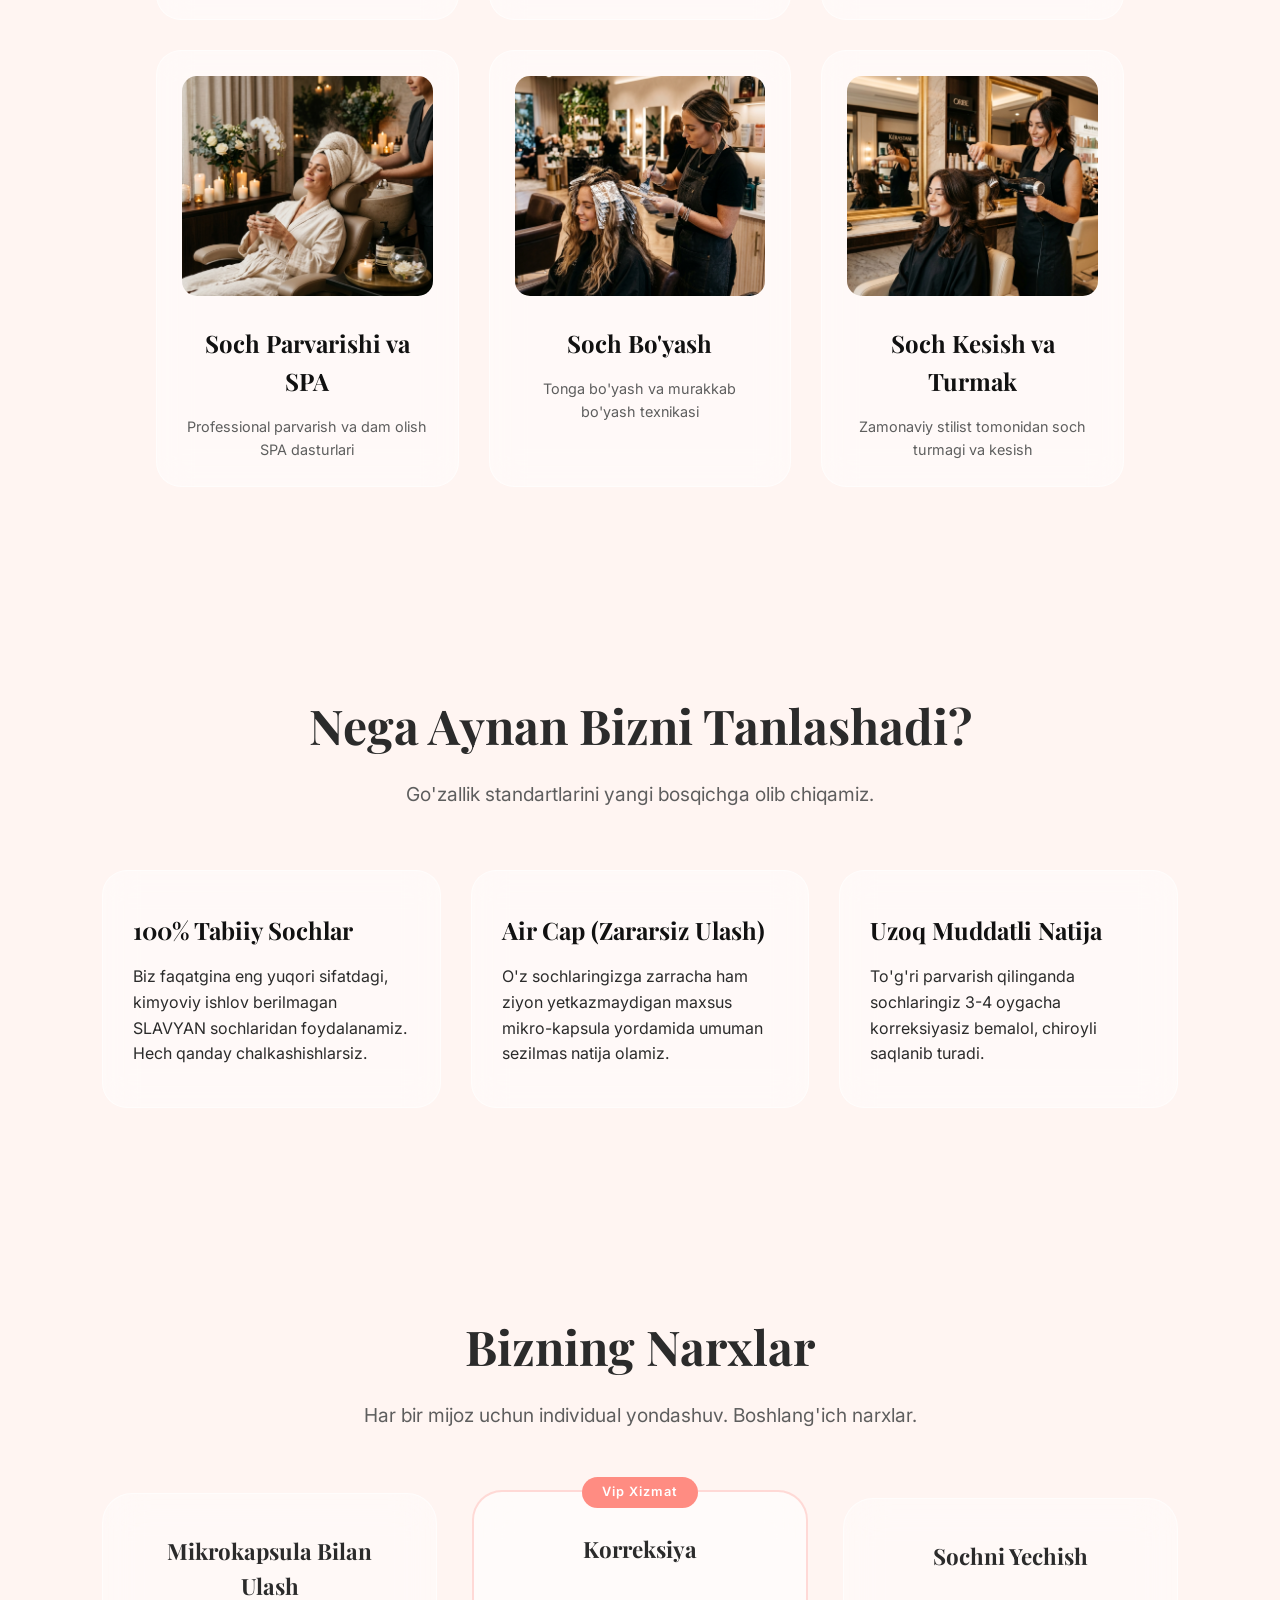
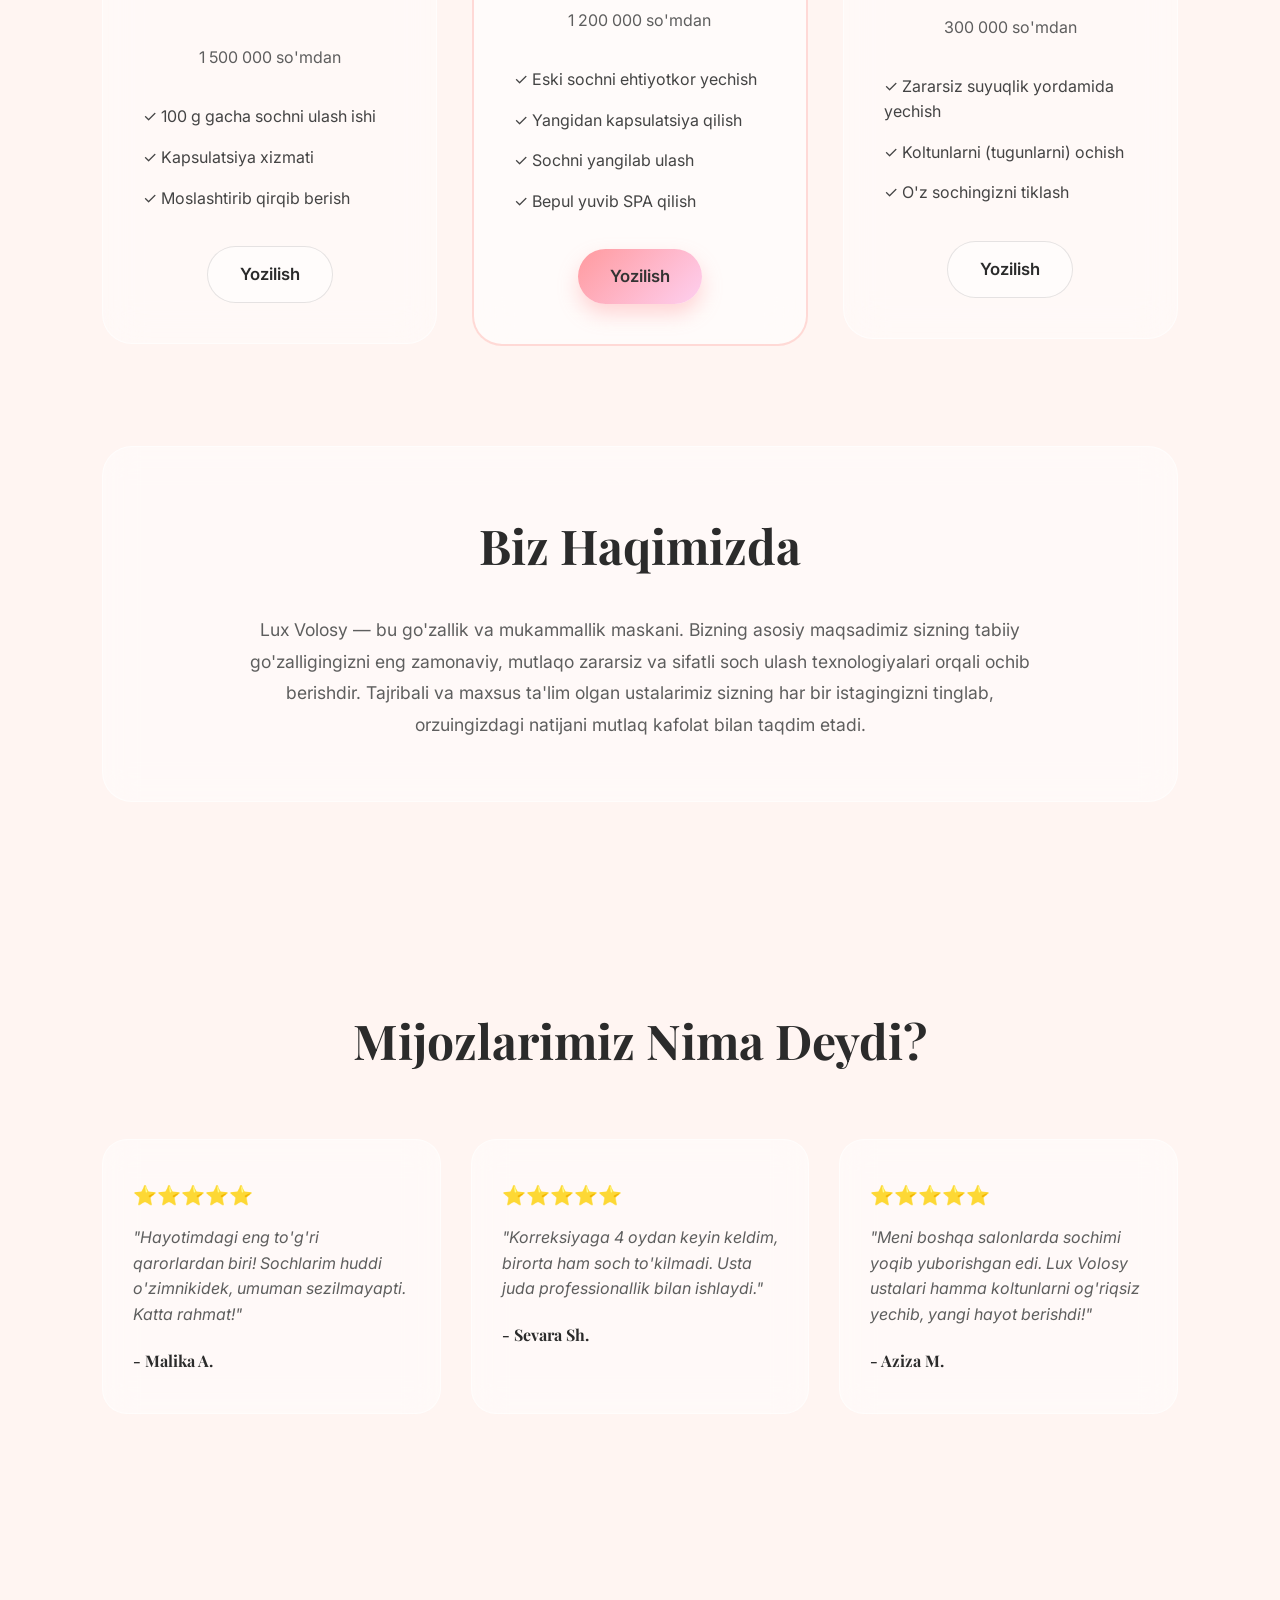
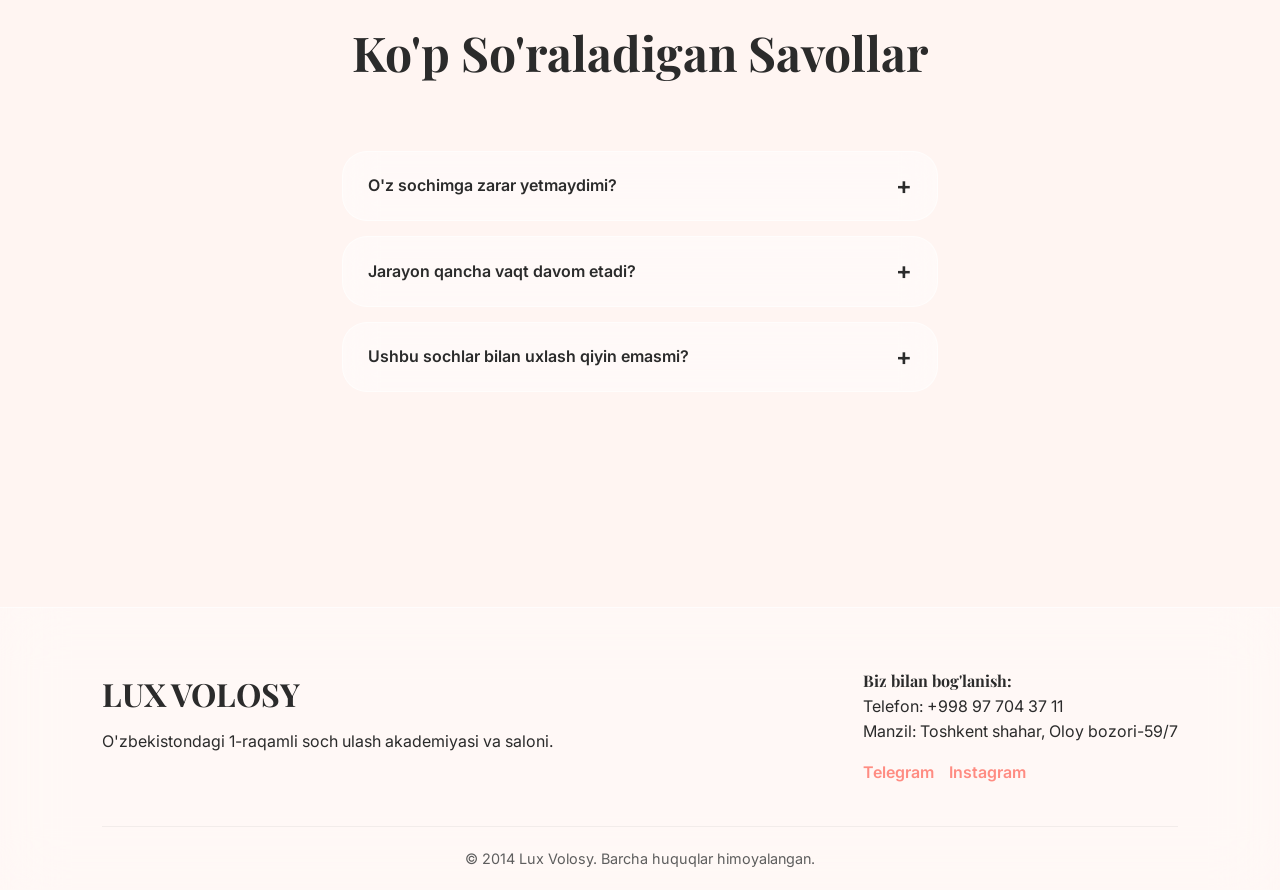
==== commit ec4c9fb9: "fix(address): add Toshkent shahar to the address" ====
--- a/index.html
+++ b/index.html
@@ -355,7 +355,7 @@
             <div class="footer-links">
                 <h4 data-i18n="footer_contact">Biz bilan bog'lanish:</h4>
                 <p data-i18n="footer_phone">Telefon: +998 97 704 37 11</p>
-                <p data-i18n="footer_address">Manzil: Oloy bozori-59/7</p>
+                <p data-i18n="footer_address">Manzil: Toshkent shahar, Oloy bozori-59/7</p>
                 <div class="socials">
                     <a href="#">Telegram</a>
                     <a href="#">Instagram</a>
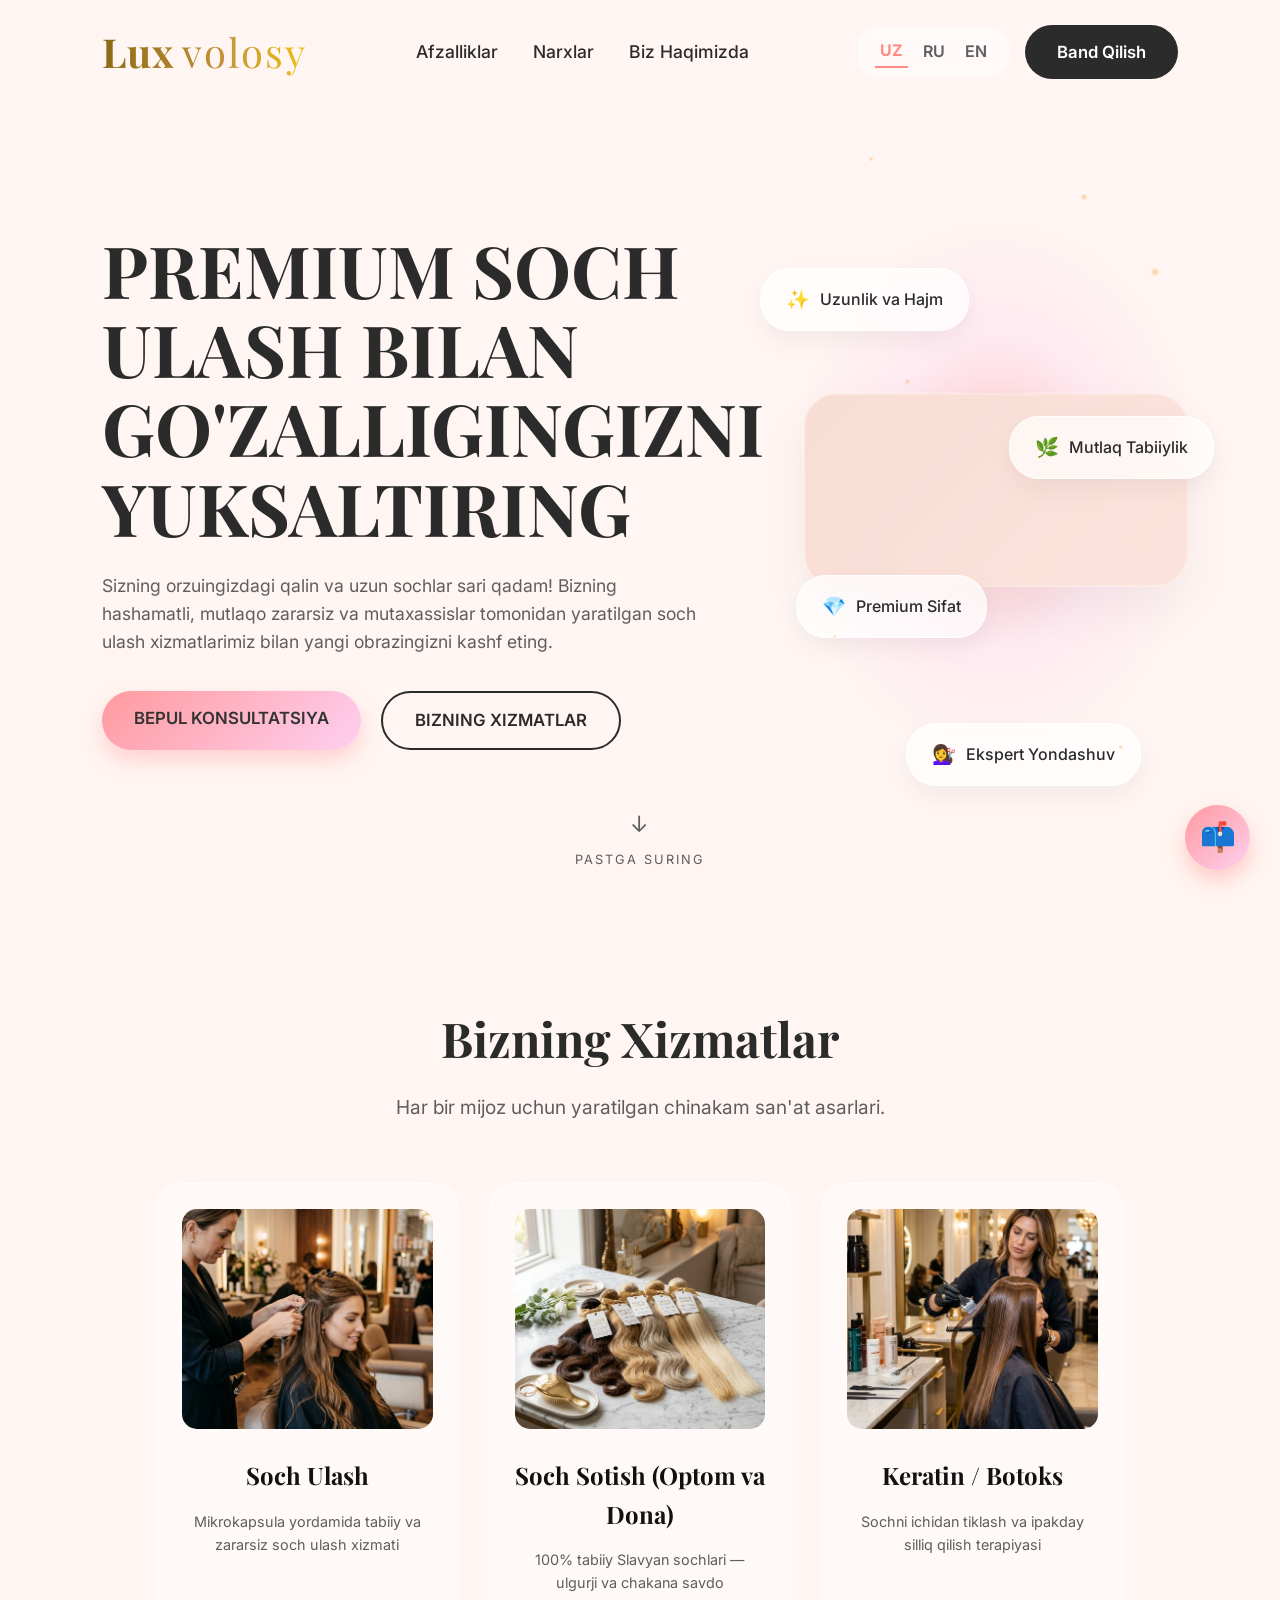
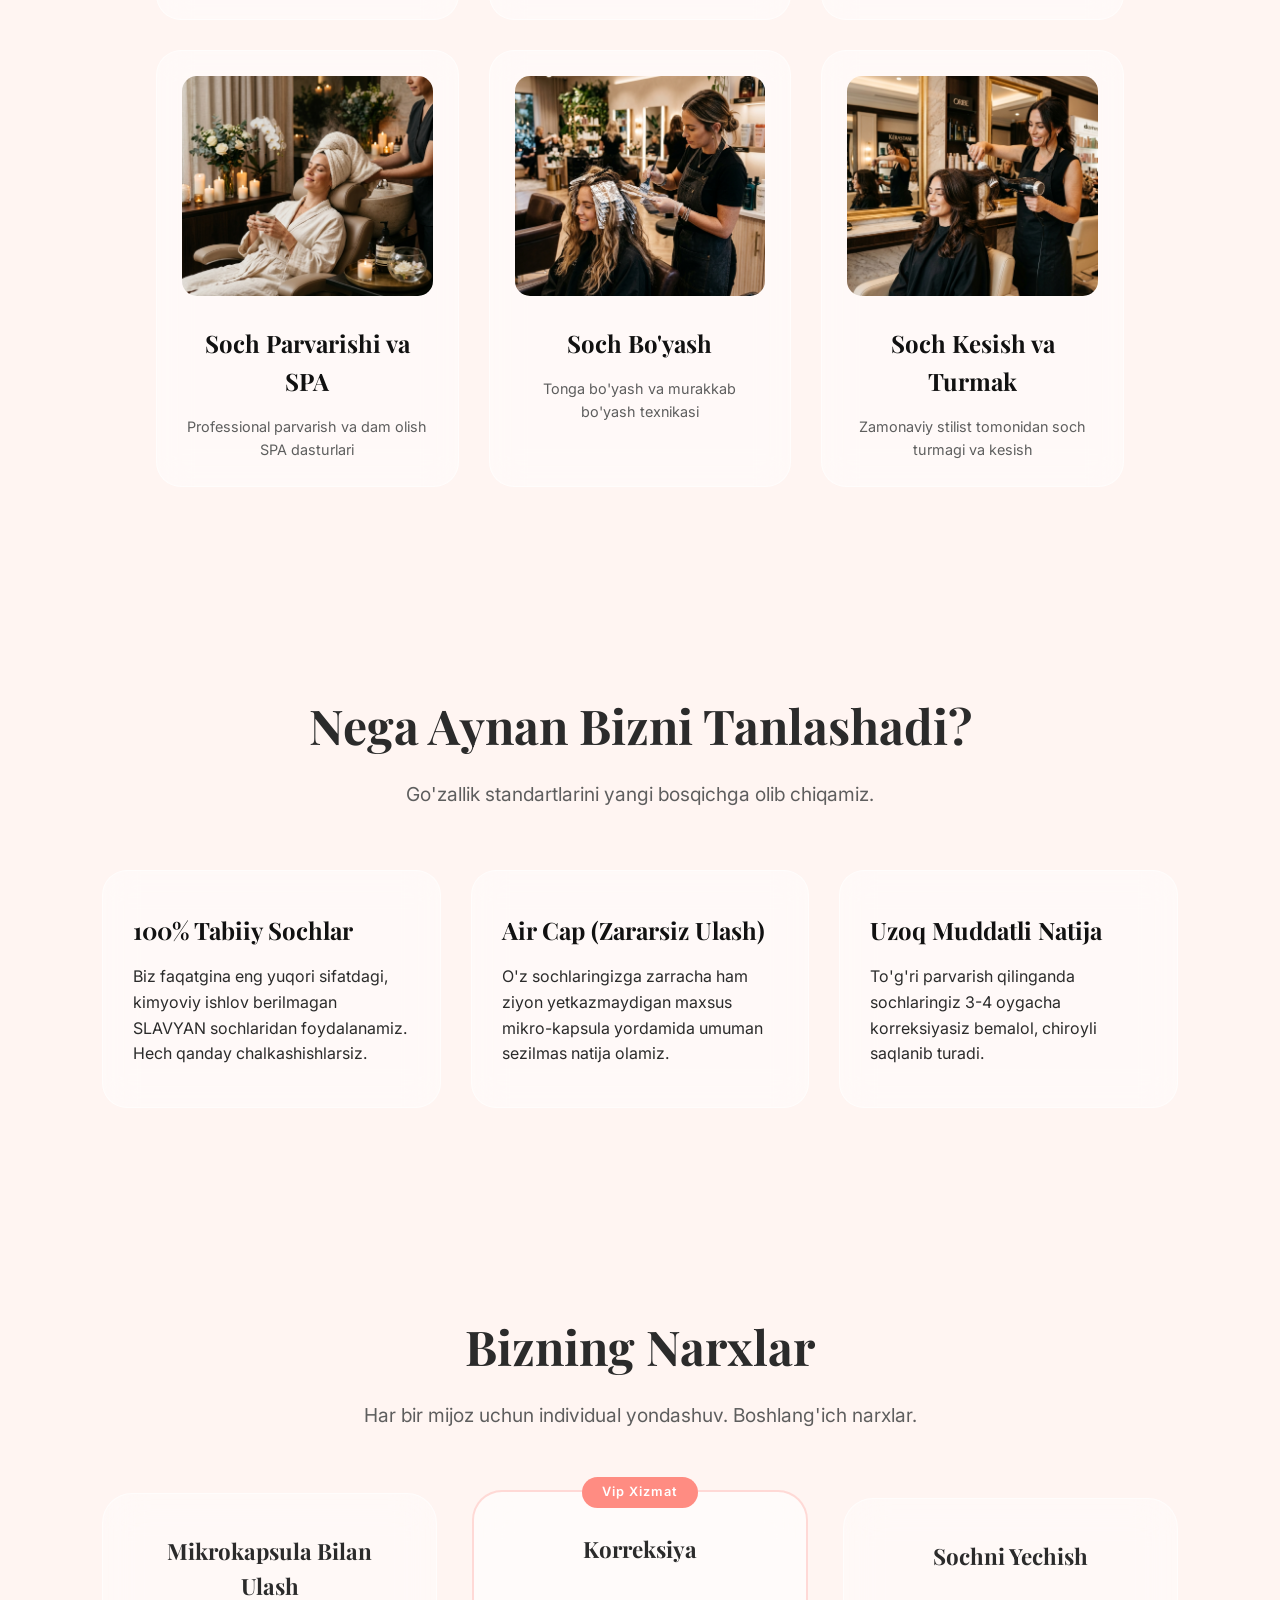
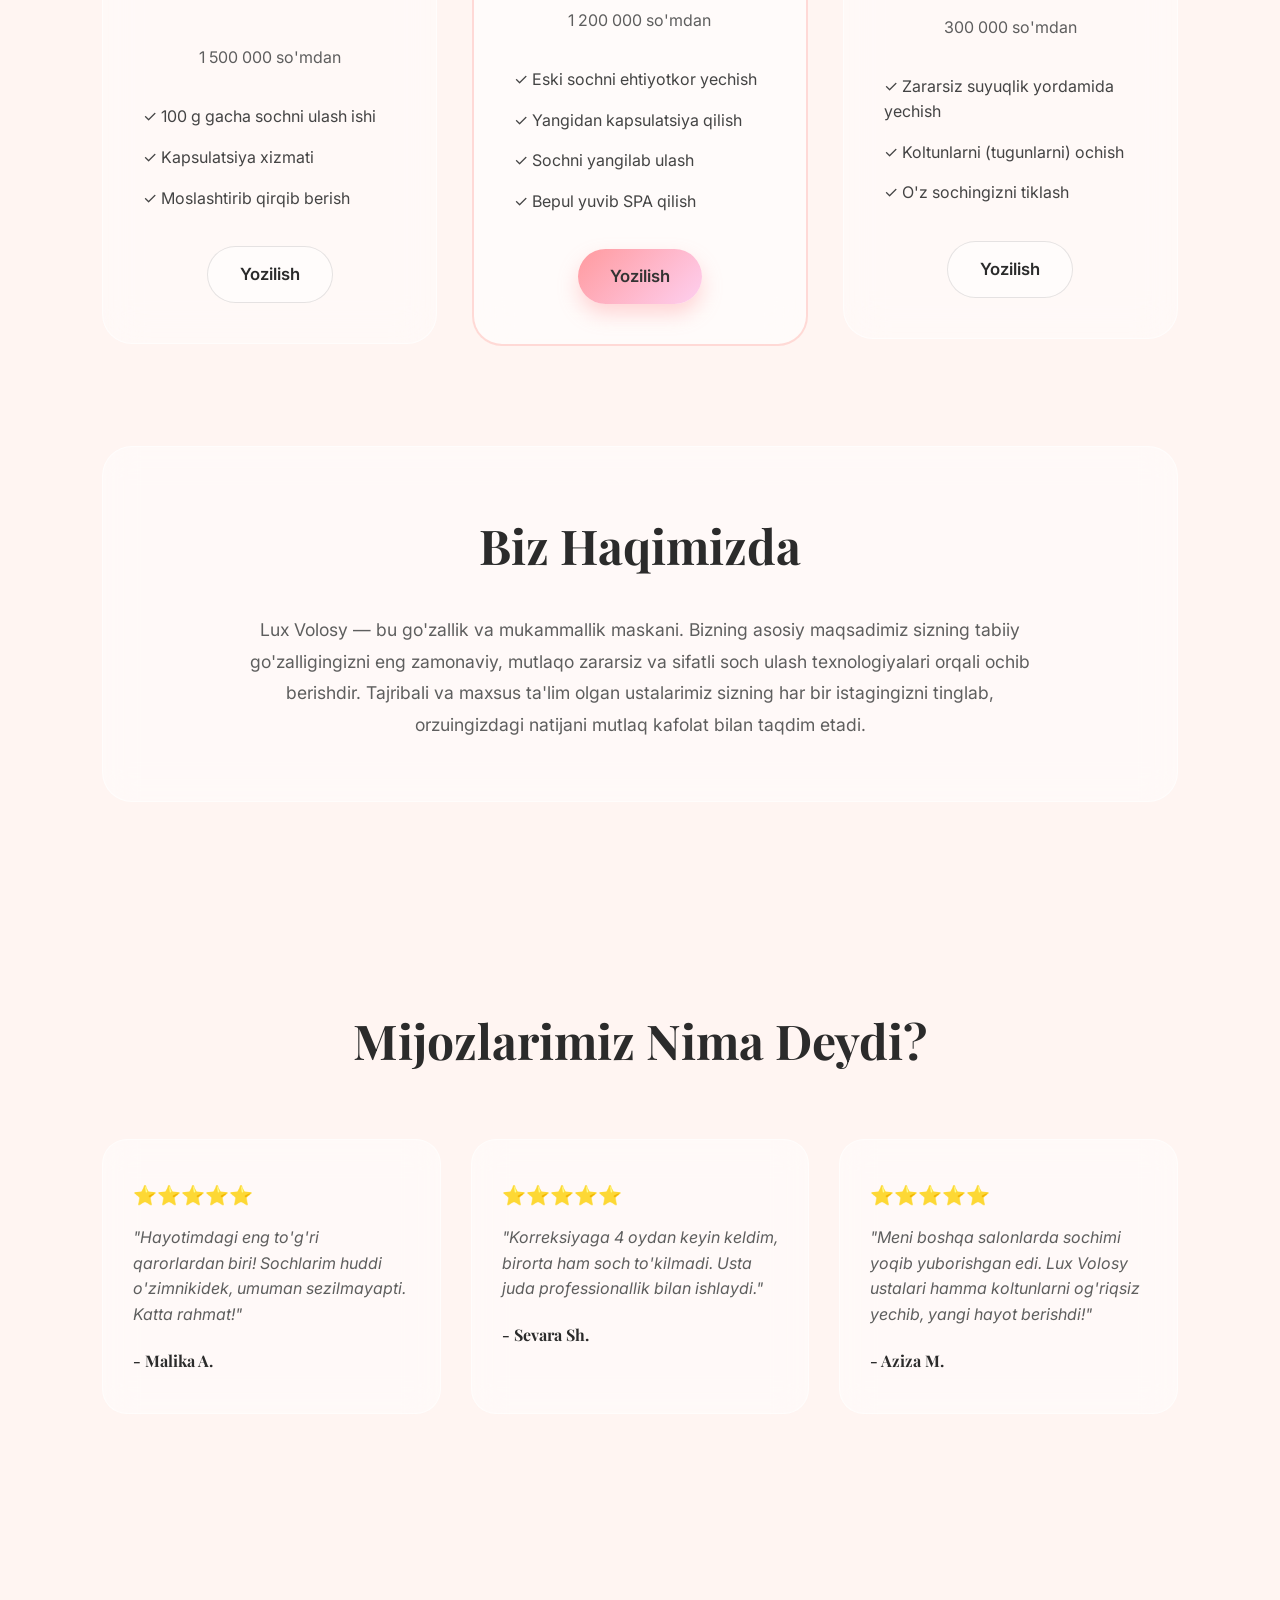
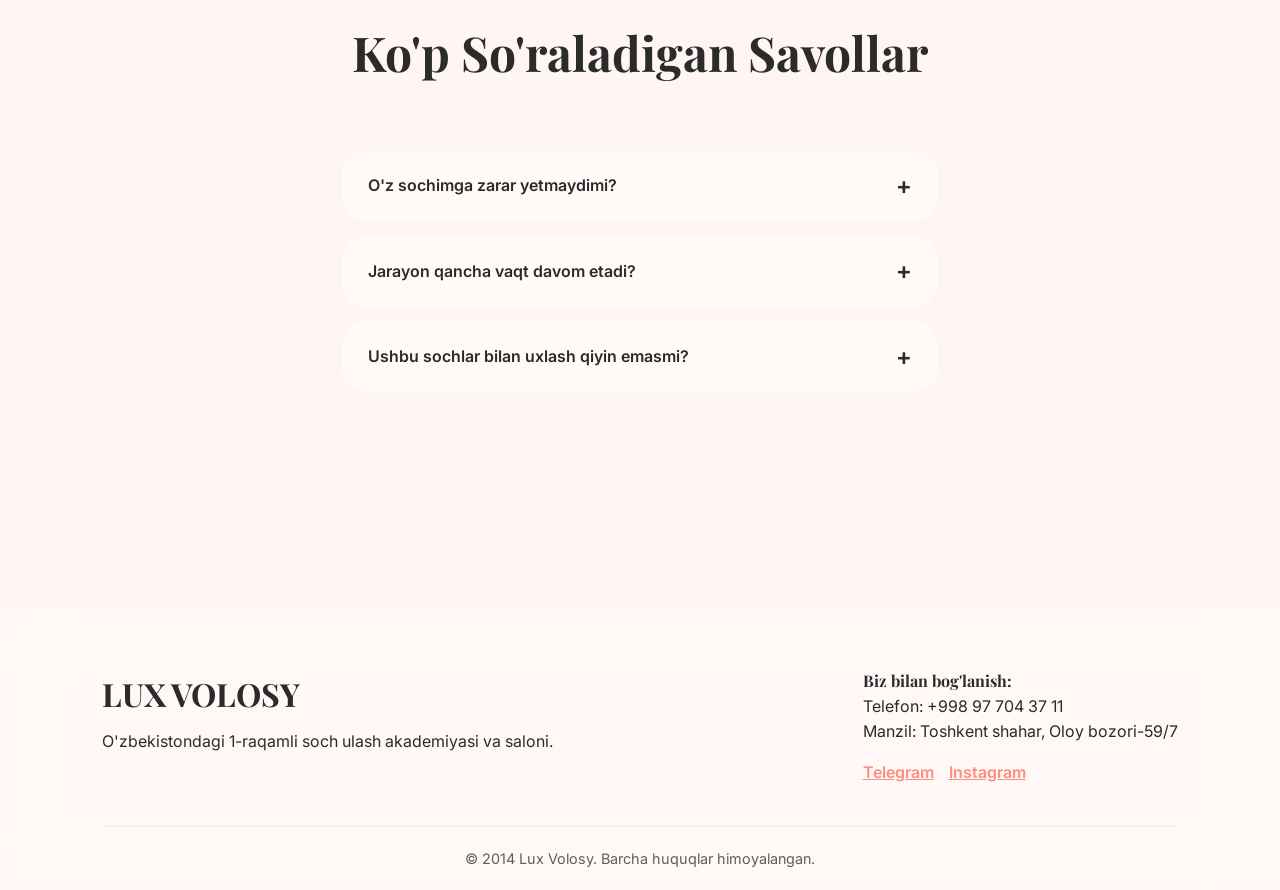
==== commit 26ae3099: "feat: make social links clickable" ====
--- a/index.html
+++ b/index.html
@@ -357,8 +357,8 @@
                 <p data-i18n="footer_phone">Telefon: +998 97 704 37 11</p>
                 <p data-i18n="footer_address">Manzil: Toshkent shahar, Oloy bozori-59/7</p>
                 <div class="socials">
-                    <a href="#">Telegram</a>
-                    <a href="#">Instagram</a>
+                    <a href="https://t.me/luxvolosy1" target="_blank" style="text-decoration: underline; cursor: pointer;">Telegram</a>
+                    <a href="https://instagram.com/luxvolosy" target="_blank" style="text-decoration: underline; cursor: pointer;">Instagram</a>
                 </div>
             </div>
         </div>
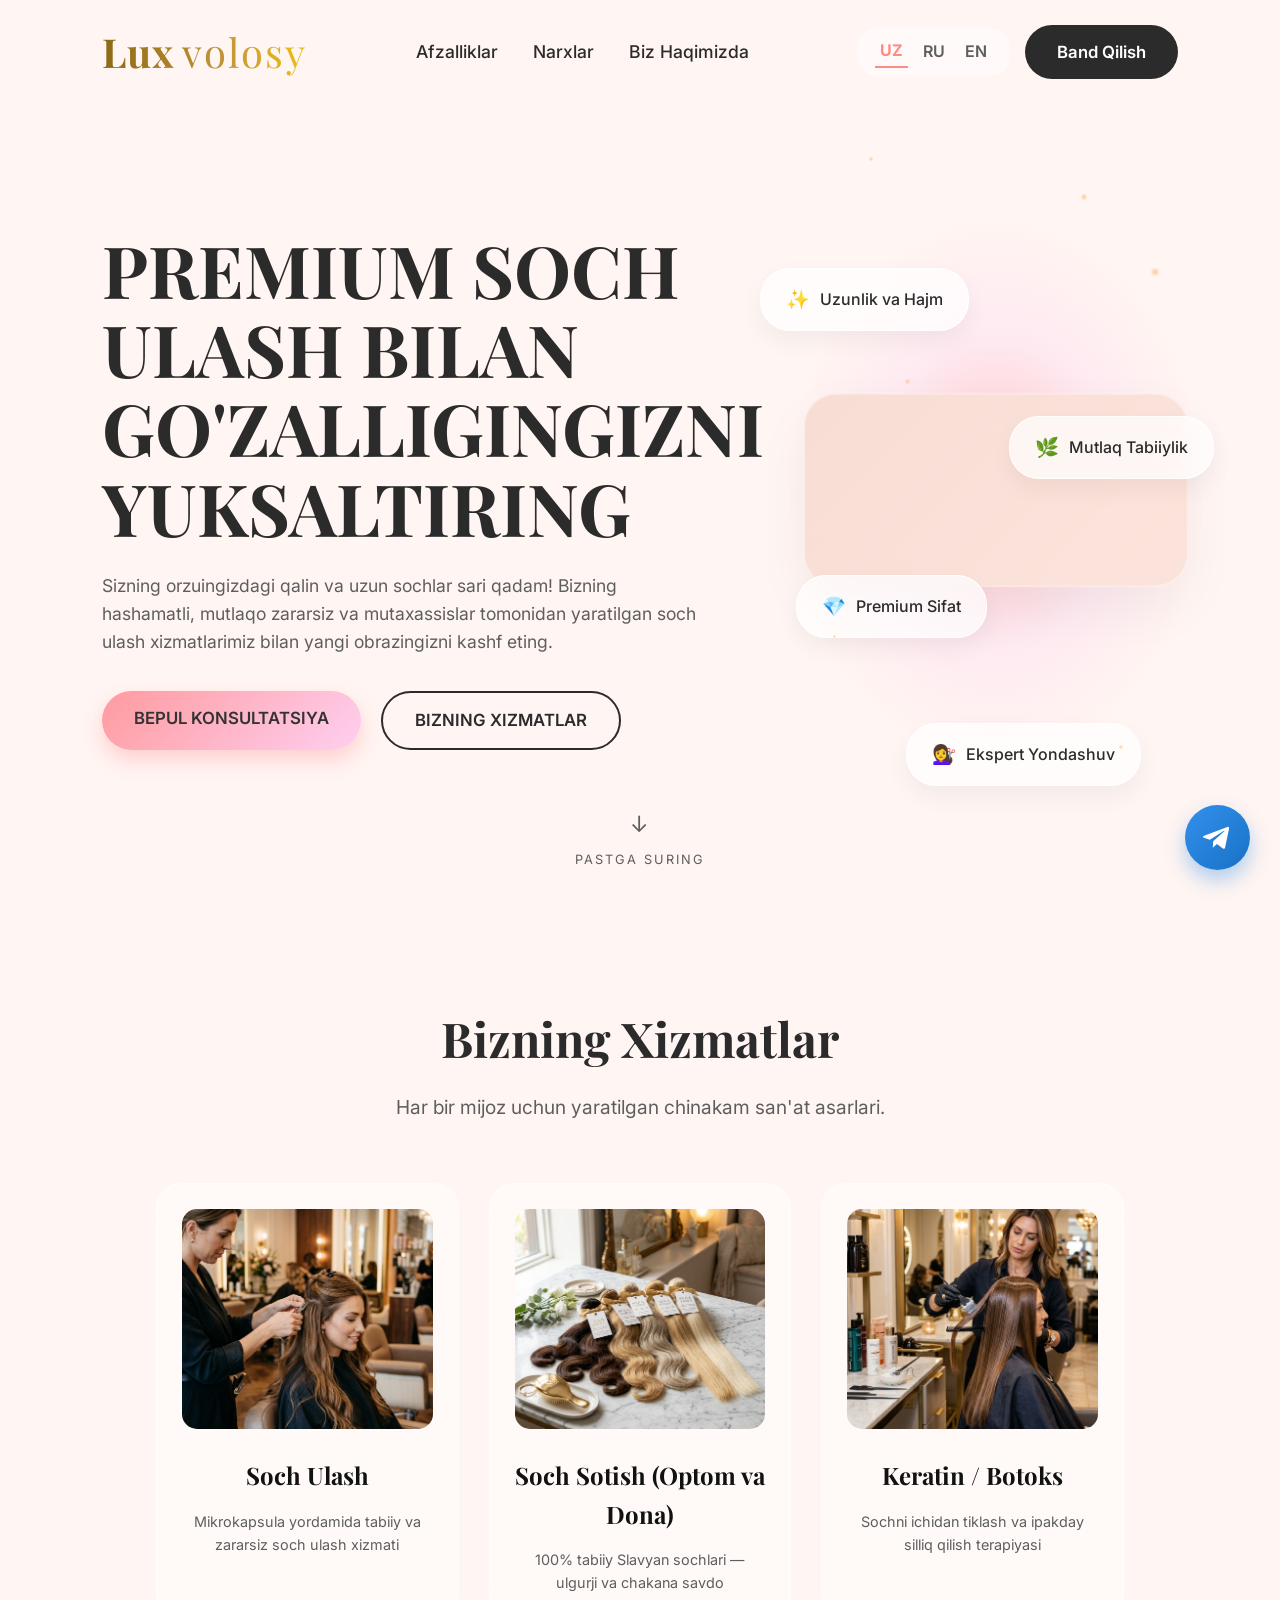
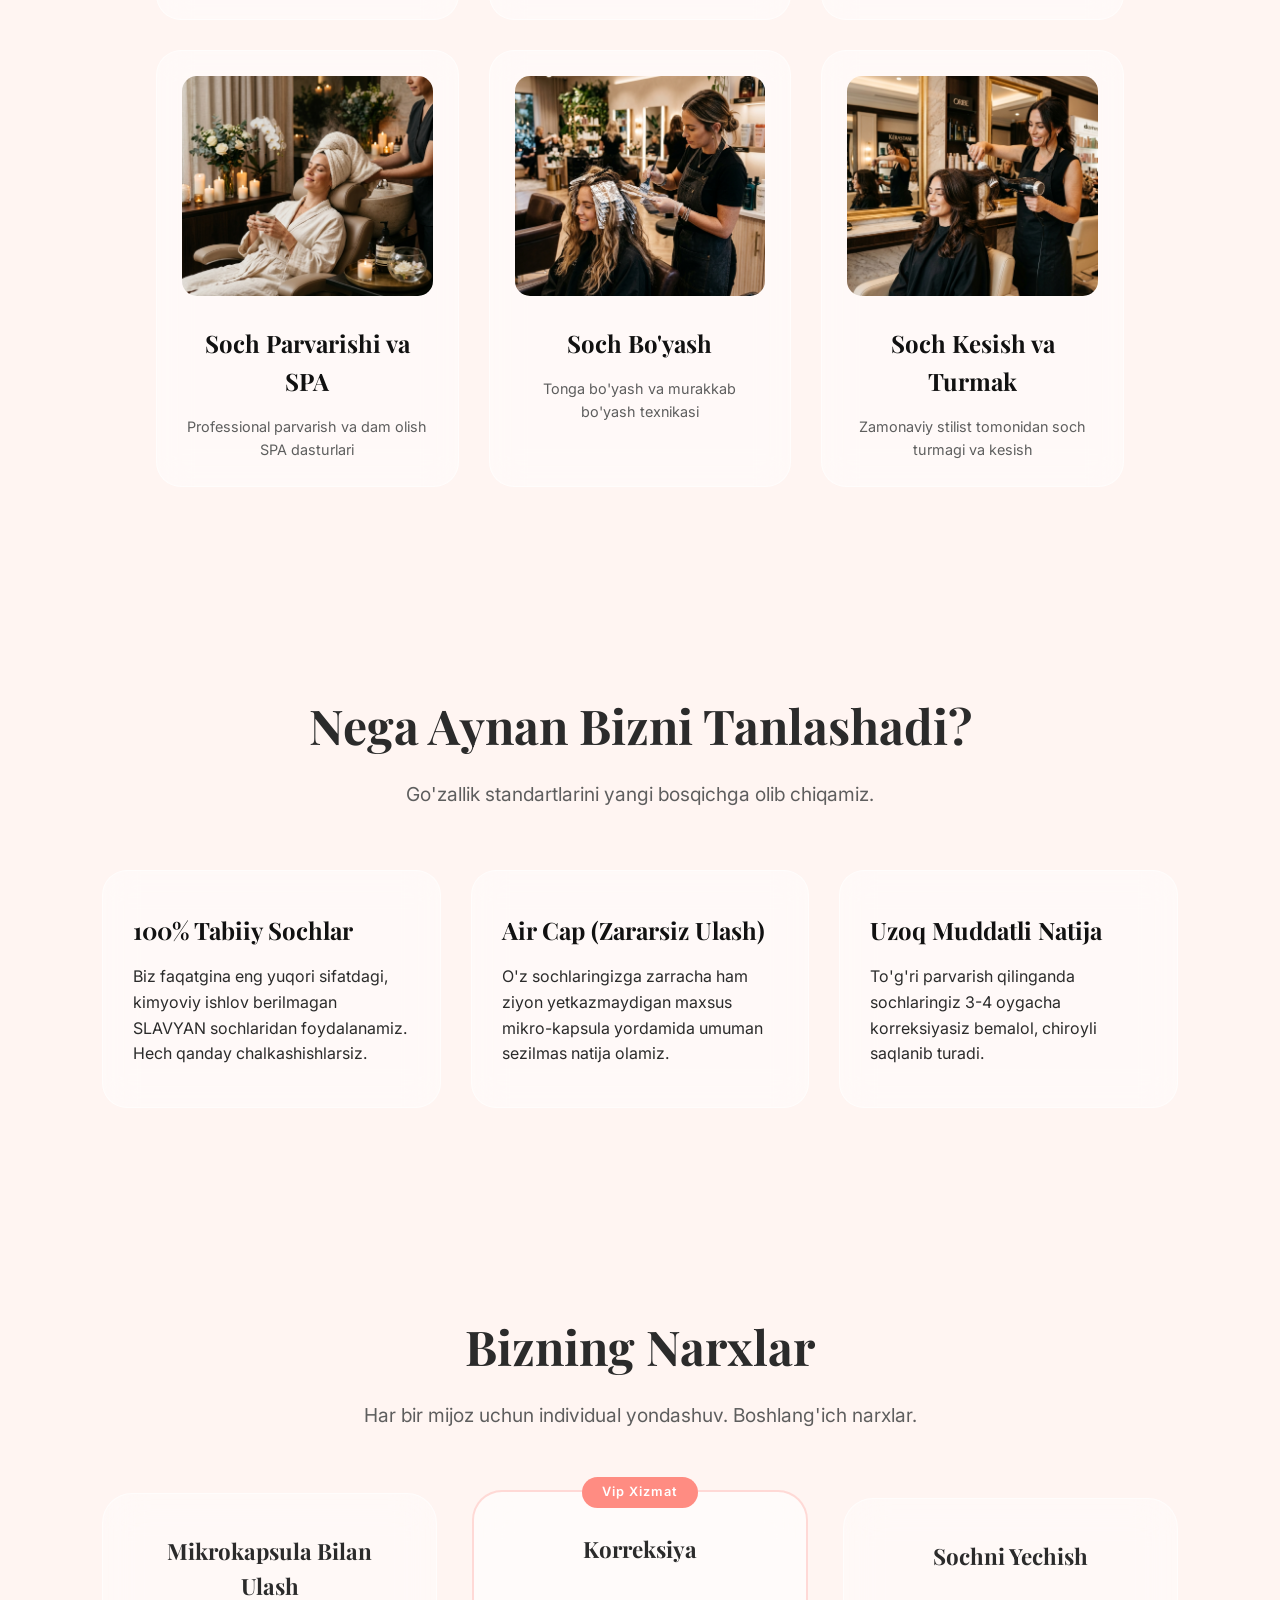
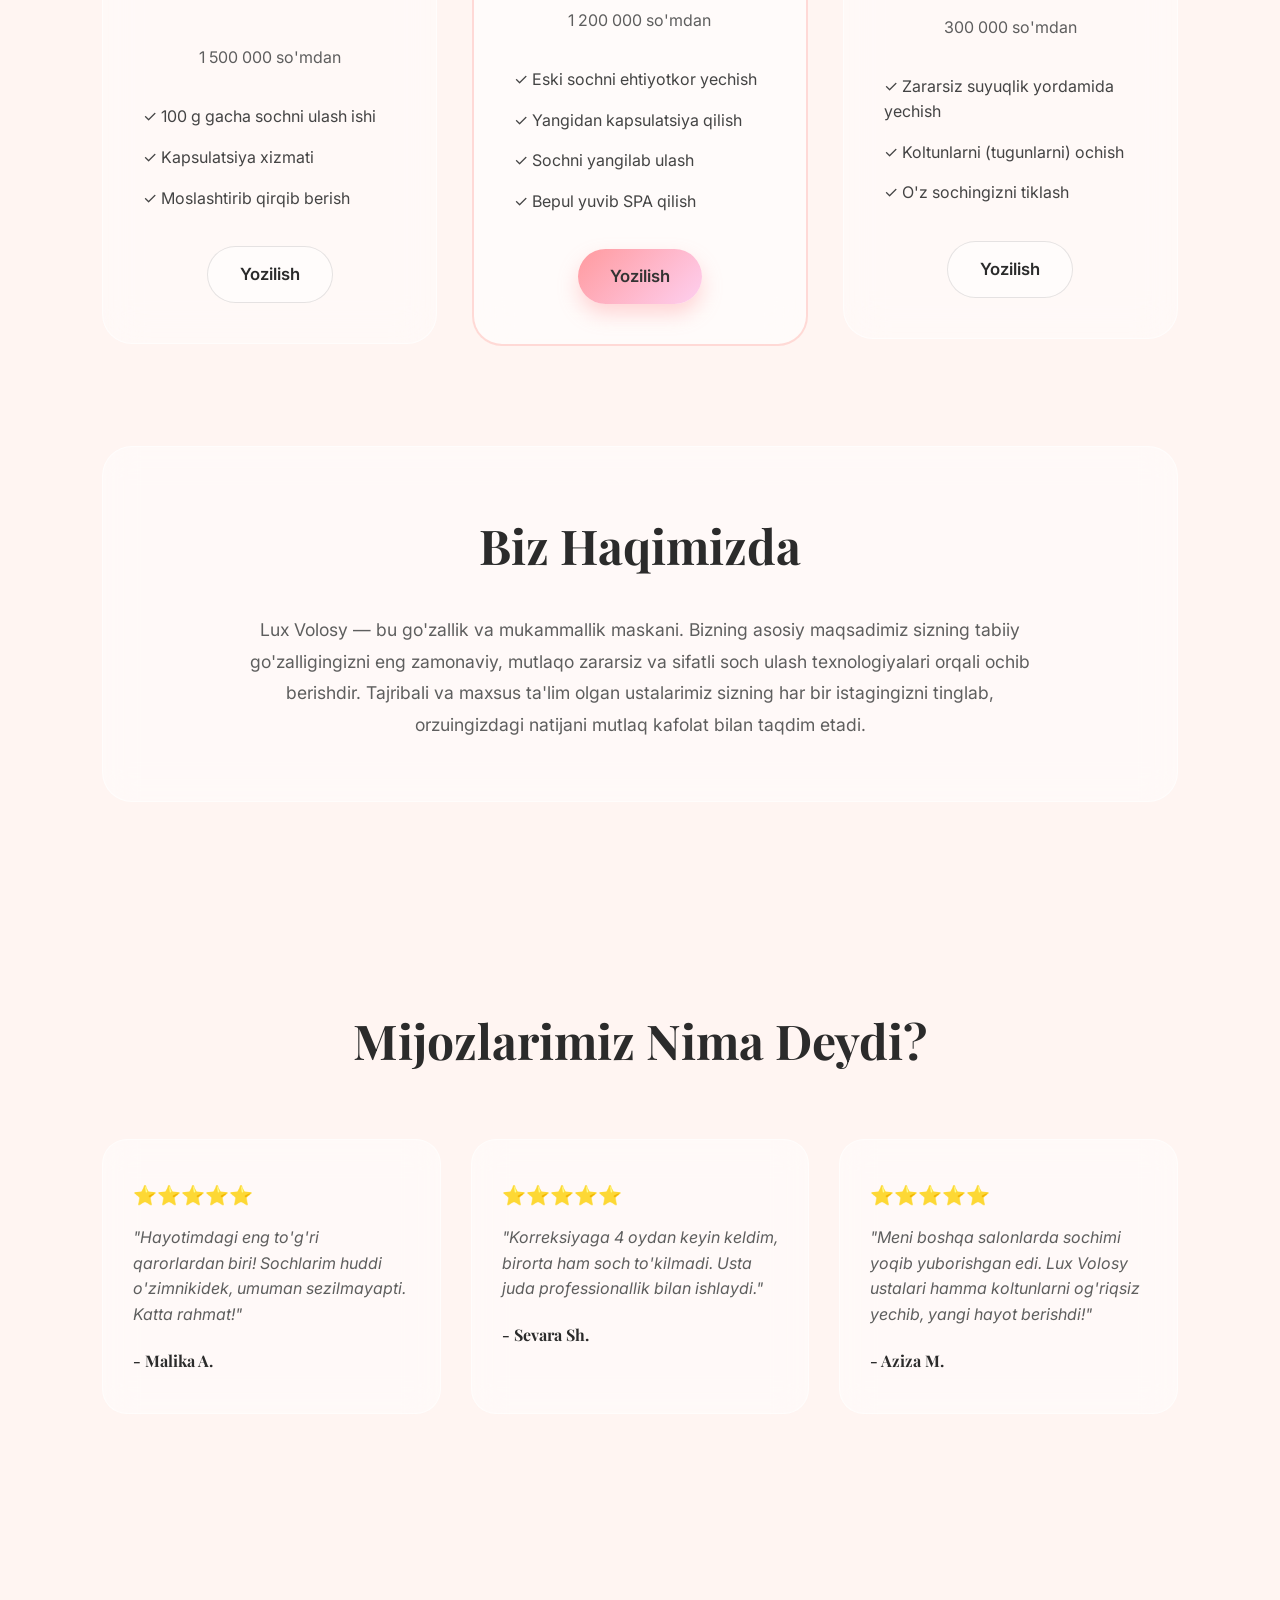
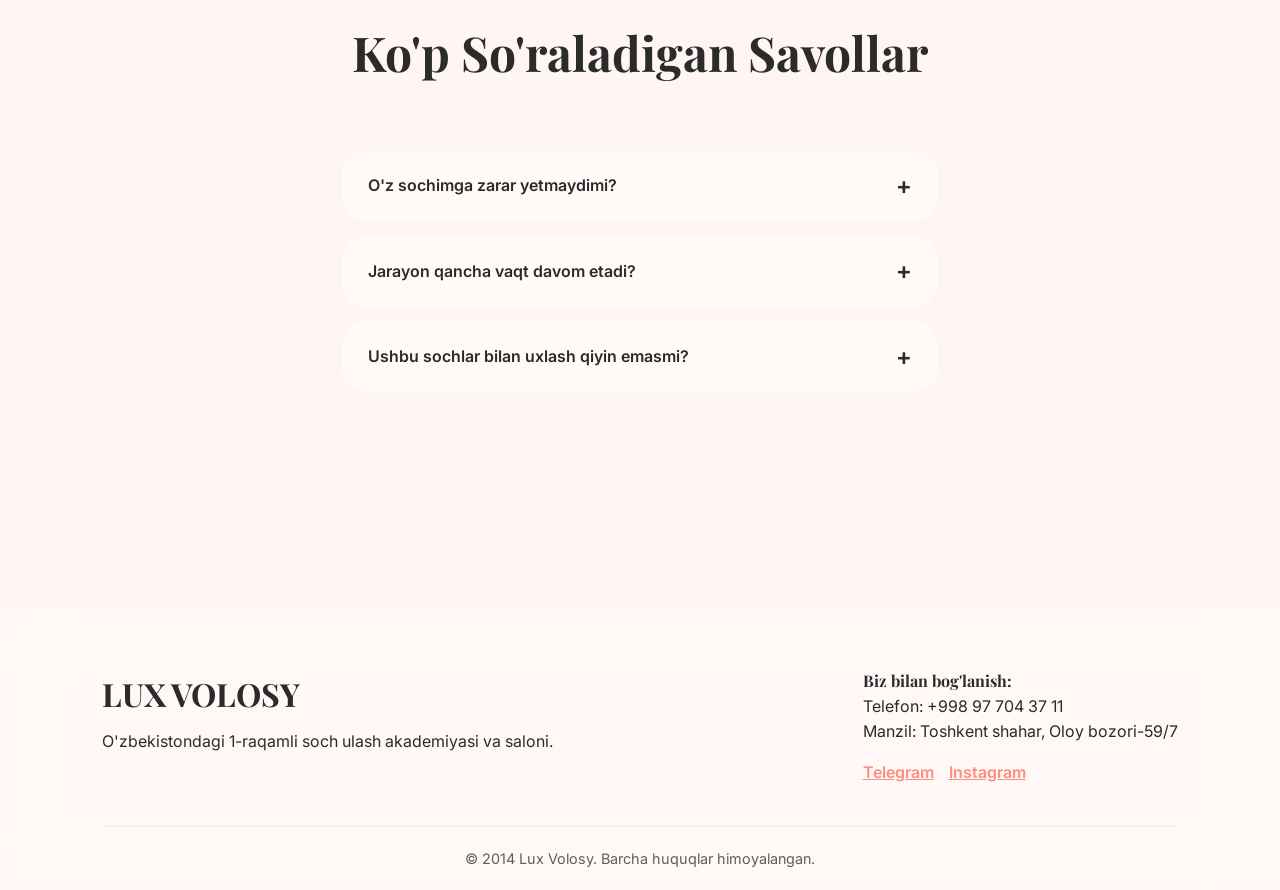
==== commit ee797899: "style: replace floating telegram button with native SVG icon" ====
--- a/index.html
+++ b/index.html
@@ -59,8 +59,8 @@
             "reviewCount": "150"
         },
         "sameAs": [
-            "https://t.me/luxvolosy1",
-            "https://instagram.com/luxvolosy"
+            "https://t.me/UZ3711",
+            "https://www.instagram.com/luxvolosy_uz/"
         ],
         "hasOfferCatalog": {
             "@type": "OfferCatalog",
@@ -357,8 +357,8 @@
                 <p data-i18n="footer_phone">Telefon: +998 97 704 37 11</p>
                 <p data-i18n="footer_address">Manzil: Toshkent shahar, Oloy bozori-59/7</p>
                 <div class="socials">
-                    <a href="https://t.me/luxvolosy1" target="_blank" style="text-decoration: underline; cursor: pointer;">Telegram</a>
-                    <a href="https://instagram.com/luxvolosy" target="_blank" style="text-decoration: underline; cursor: pointer;">Instagram</a>
+                    <a href="https://t.me/UZ3711" target="_blank" style="text-decoration: underline; cursor: pointer;">Telegram</a>
+                    <a href="https://www.instagram.com/luxvolosy_uz/" target="_blank" style="text-decoration: underline; cursor: pointer;">Instagram</a>
                 </div>
             </div>
         </div>
@@ -367,12 +367,14 @@
         </div>
     </footer>
 
-    <script src="i18n.js?v=104"></script>
+    <script src="i18n.js?v=106"></script>
     <script src="script.js?v=102"></script>
 
     <!-- Floating Telegram Button -->
-    <a href="https://t.me/luxvolosy1" target="_blank" class="float-btn">
-        <span class="icon">📫</span>
+    <a href="https://t.me/UZ3711" target="_blank" class="float-btn" style="box-shadow: 0 10px 20px rgba(51, 144, 236, 0.4); background: linear-gradient(135deg, #3390ec 0%, #1771c5 100%);">
+        <svg viewBox="0 0 448 512" width="30" height="30" fill="white" style="margin-right:4px;">
+            <path d="M446.7 98.6l-67.6 318.8c-5.1 22.5-18.4 28.1-37.3 17.5l-103-75.9-49.7 47.8c-5.5 5.5-10.1 10.1-20.7 10.1l7.4-104.9 190.9-172.5c8.3-7.4-1.8-11.5-12.9-4.1L117.8 284 16.2 252.2c-22.1-6.9-22.5-22.1 4.6-32.7L418.2 66.4c18.4-6.9 34.5 4.1 28.5 32.2z"/>
+        </svg>
     </a>
 </body>
 </html>
